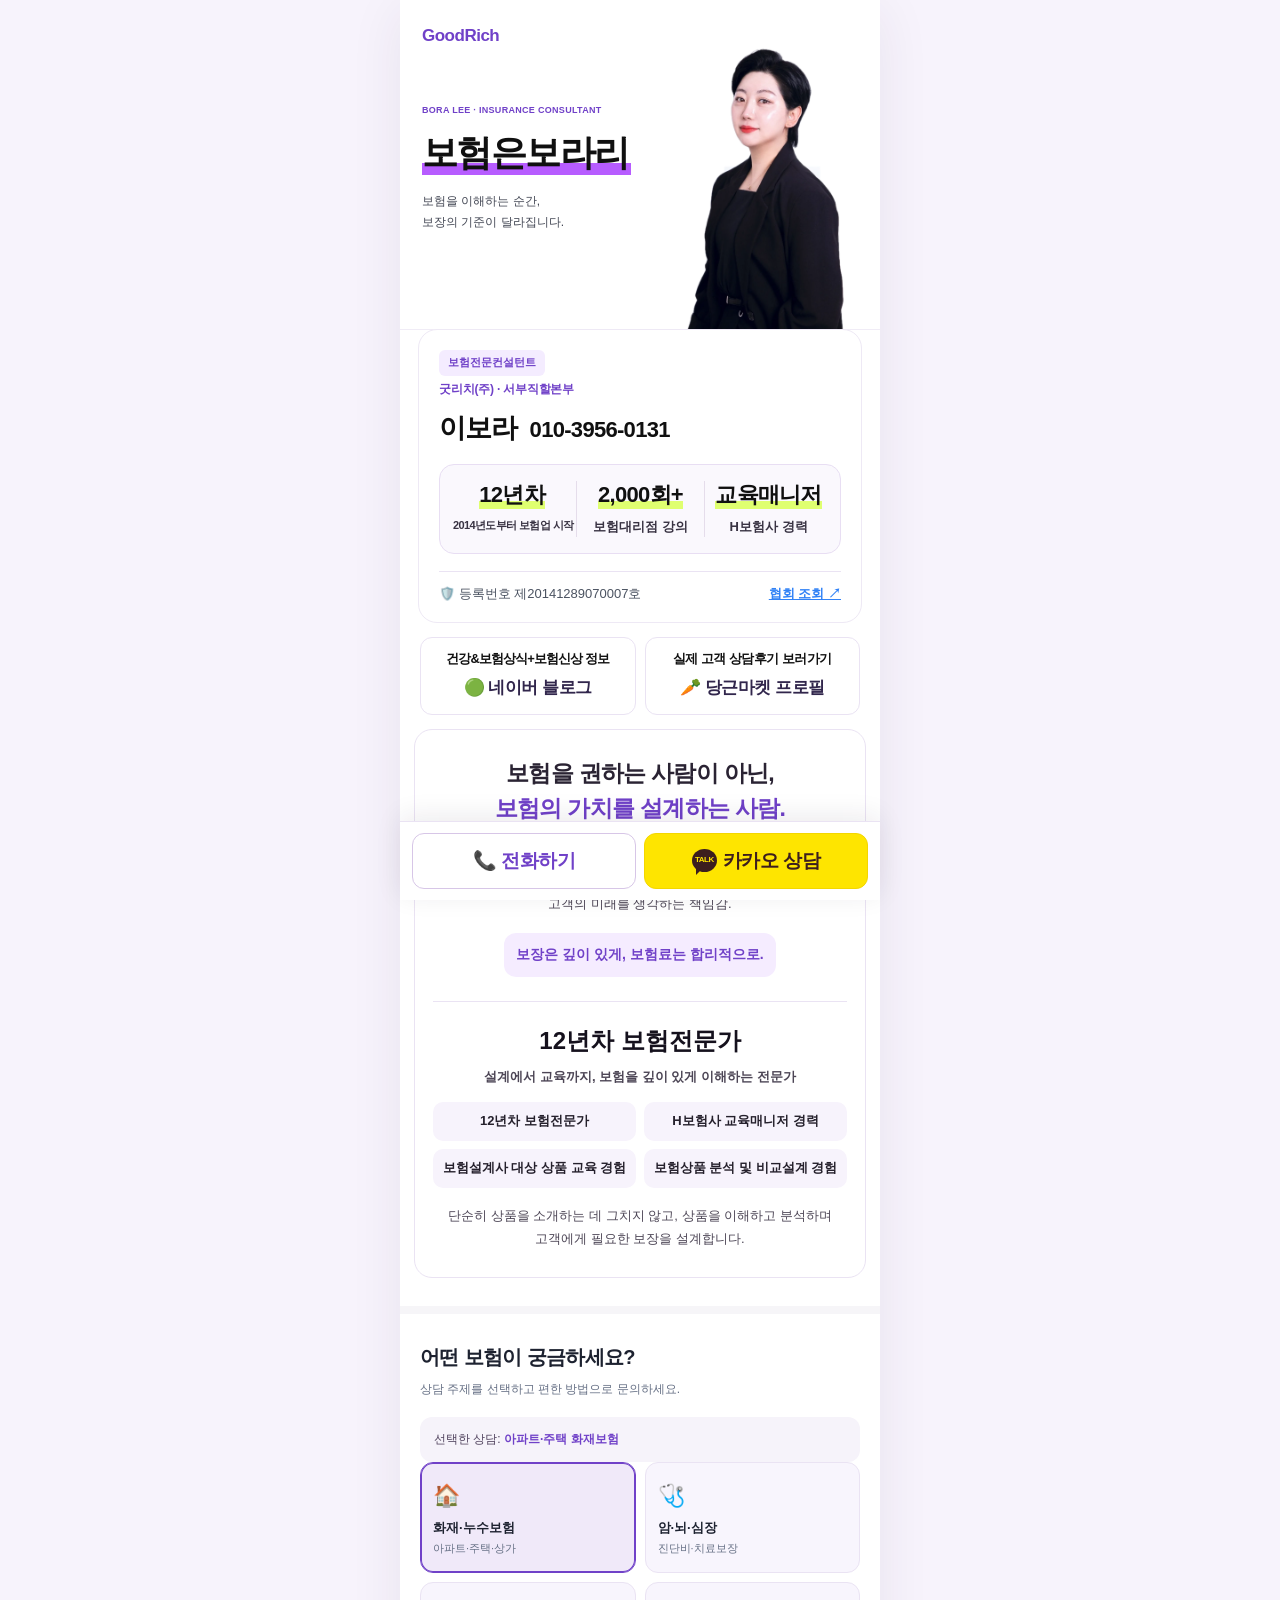
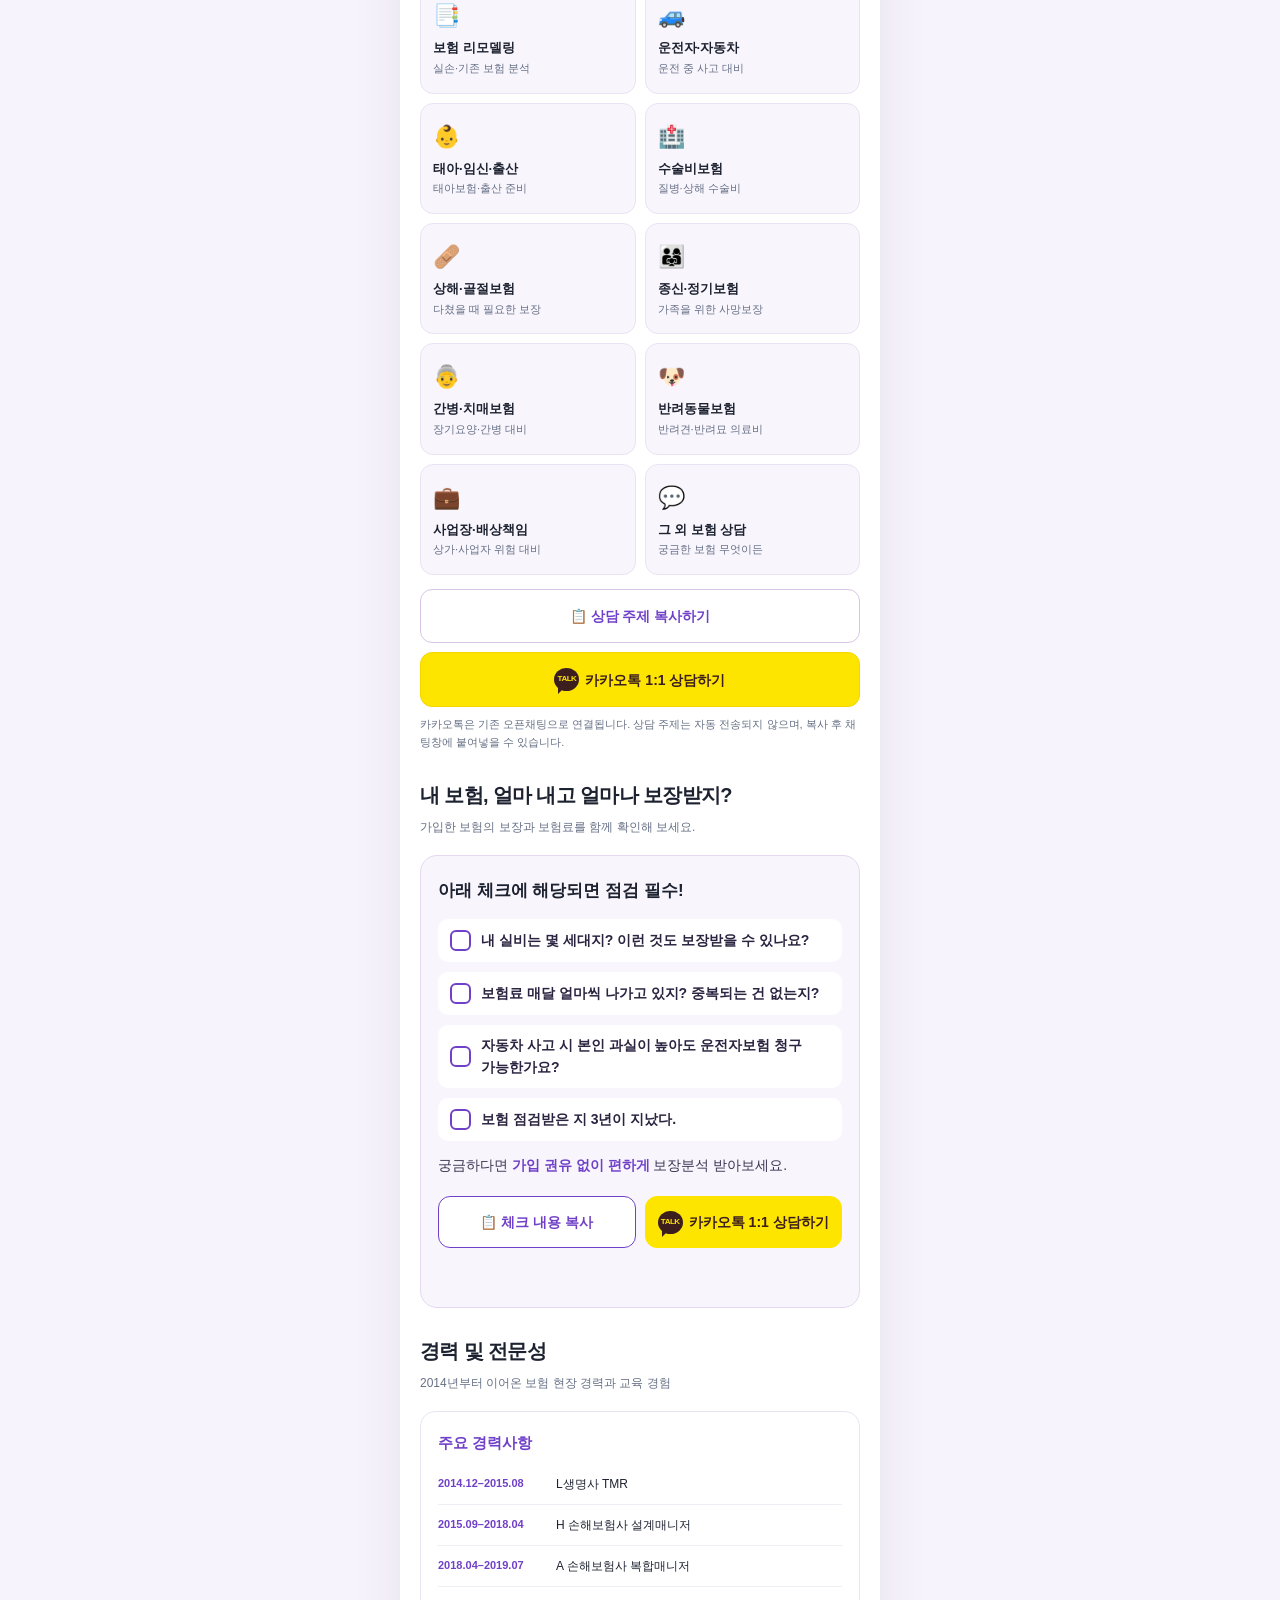
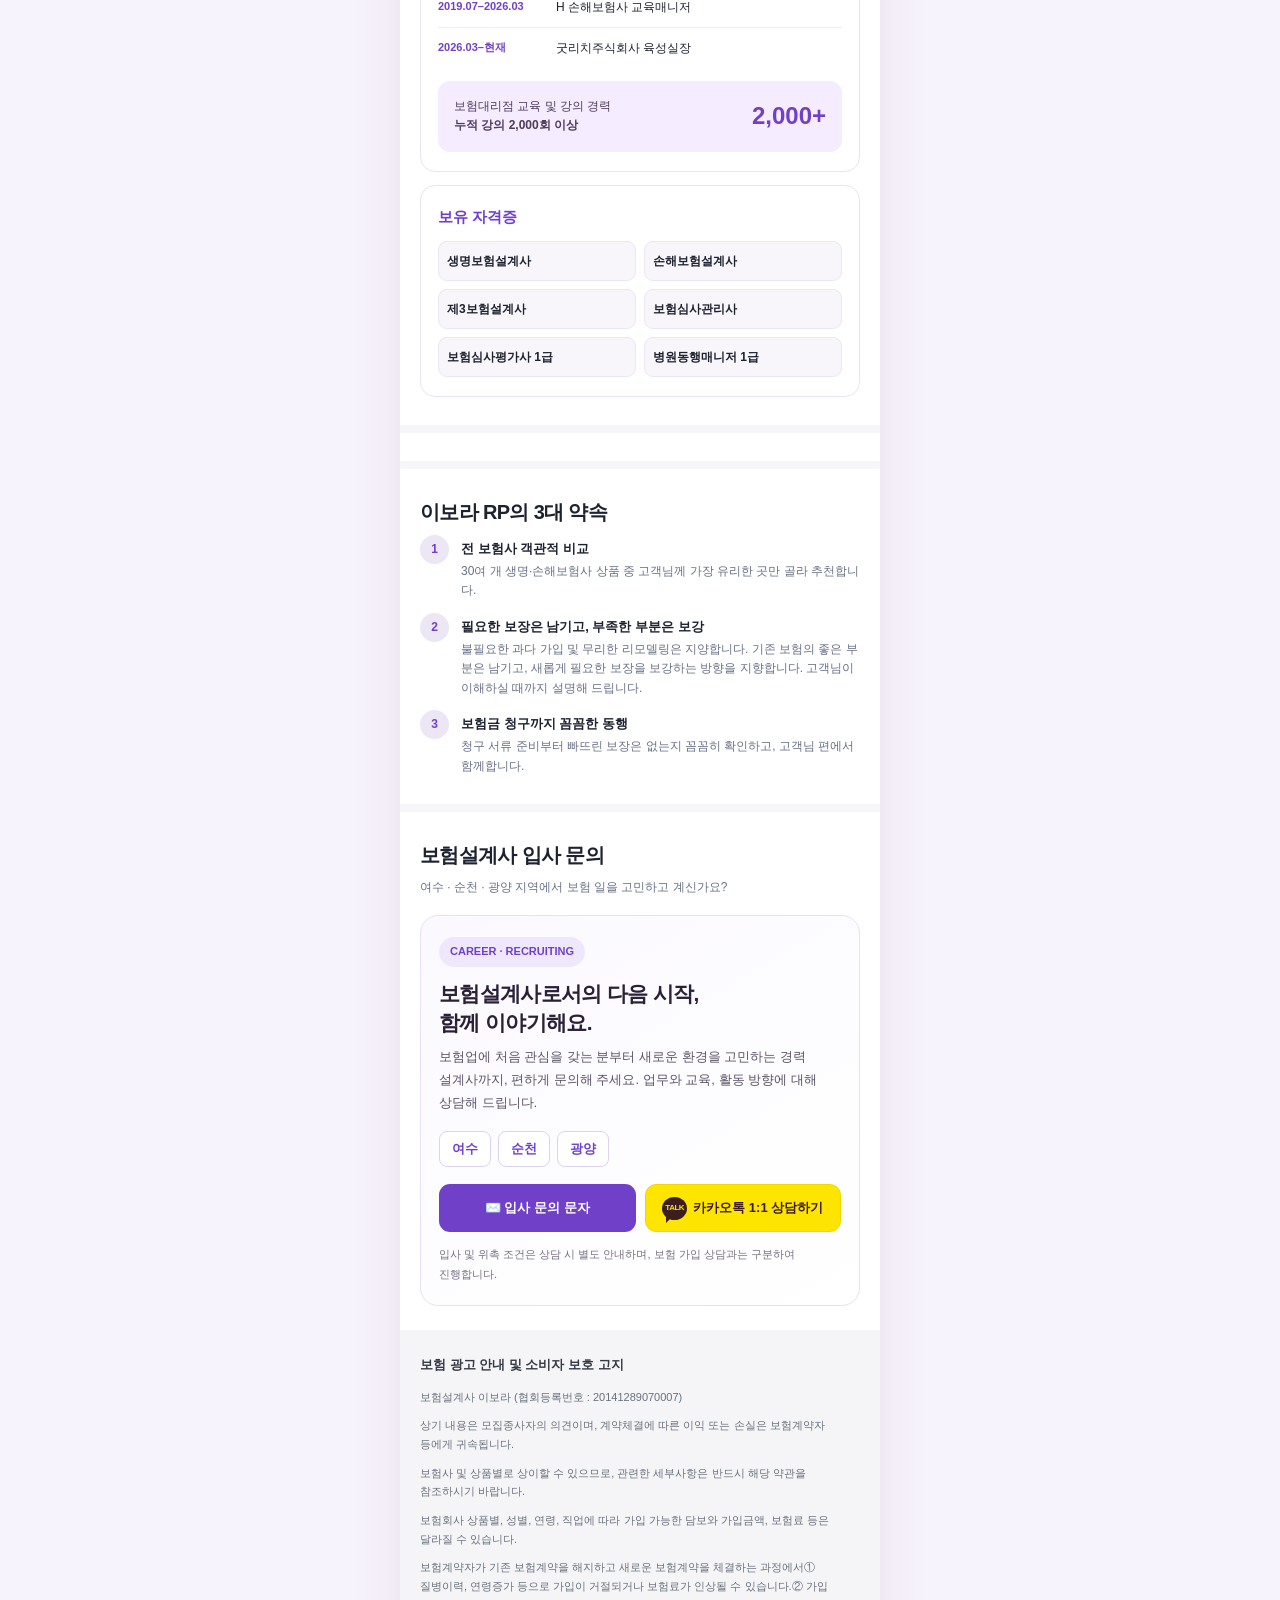
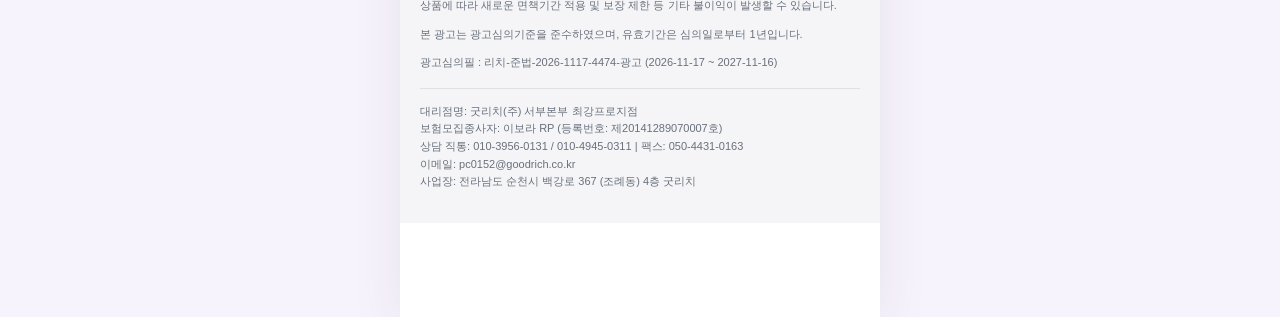
==== index.html @ 1ca627e6 "카톡·블로그 링크 미리보기 og:image 추가 (og-image.jpg 1200x630)" ====
<!DOCTYPE html>

<html lang="ko"><head><meta charset="utf-8"/><meta content="width=device-width,initial-scale=1" name="viewport"/><meta content="#7041C8" name="theme-color"/><title>여수·순천·광양 보험전문가 이보라 | 굿리치 보험 컨설팅</title>
<meta name="description" content="여수·순천·광양 보험전문가 이보라 RP(굿리치 서부본부 최강프로지점, 등록번호 제20141289070007호). 12년 경력, 보장분석·실손·암·운전자·화재보험 1:1 상담."/>
<meta name="keywords" content="여수 보험설계사, 순천 보험설계사, 광양 보험설계사, 여수 순천 광양 보험전문가, 굿리치 이보라, 보장분석"/>
<meta property="og:type" content="website"/>
<meta property="og:title" content="여수·순천·광양 보험전문가 이보라 | 굿리치 보험 컨설팅"/>
<meta property="og:description" content="여수·순천·광양 지역 12년 경력 보험 리스크 플래너 이보라 RP. 카카오톡·전화 1:1 맞춤 보장분석 상담."/>
<link rel="canonical" href="https://nangfejange.github.io/"/>
<meta property="og:url" content="https://nangfejange.github.io/"/>
<meta property="og:image" content="https://nangfejange.github.io/og-image.jpg"/>
<meta property="og:image:secure_url" content="https://nangfejange.github.io/og-image.jpg"/>
<meta property="og:image:type" content="image/jpeg"/>
<meta property="og:image:width" content="1200"/>
<meta property="og:image:height" content="630"/>
<meta property="og:image:alt" content="여수·순천·광양 보험전문가 이보라 RP - 굿리치 보험 컨설팅"/>
<meta name="twitter:card" content="summary_large_image"/>
<meta name="twitter:image" content="https://nangfejange.github.io/og-image.jpg"/>
<meta name="twitter:title" content="여수·순천·광양 보험전문가 이보라 | 굿리치 보험 컨설팅"/>
<meta name="twitter:description" content="여수·순천·광양 지역 12년 경력 보험 리스크 플래너 이보라 RP. 카카오톡·전화 1:1 맞춤 보장분석 상담."/>
<script type="application/ld+json">
{
  "@context": "https://schema.org",
  "@type": "InsuranceAgency",
  "name": "이보라 | 굿리치 보험 컨설팅",
  "description": "여수·순천·광양 지역 12년 경력 보험 리스크 플래너(RP) 이보라. 보장분석, 암·실손·운전자·화재보험 1:1 맞춤 상담",
  "telephone": "+82-10-3956-0131",
  "email": "pc0152@goodrich.co.kr",
  "areaServed": ["여수시", "순천시", "광양시", "전라남도"],
  "address": {
    "@type": "PostalAddress",
    "streetAddress": "백강로 367 조례동 4층 굿리치",
    "addressLocality": "순천시",
    "addressRegion": "전라남도",
    "addressCountry": "KR"
  },
  "sameAs": ["https://blog.naver.com/boralee_insu_"]
}
</script><style>
:root{--purple:#5A2D82;--blue:#3182F6;--white:#fff;--ink:#1d2230;--muted:#667085;--line:#e8e5ed;--soft:#f8f6fb}*{box-sizing:border-box}html{scroll-behavior:smooth}body{margin:0;background:#eeeaf3;color:var(--ink);font-family:Pretendard,'Noto Sans KR',-apple-system,BlinkMacSystemFont,'Segoe UI',sans-serif;line-height:1.6}button,a{font:inherit}a{text-decoration:none;color:inherit}button{cursor:pointer}.shell{max-width:480px;margin:auto;background:var(--white);min-height:100vh;padding-bottom:94px;box-shadow:0 10px 50px #32224414}.top{background:var(--purple);color:white;padding:24px 24px 30px}.brand{display:flex;align-items:center;justify-content:space-between;gap:10px;font-size:12px}.brand strong{font-size:17px;letter-spacing:-.5px}.brand span{opacity:.85;text-align:right}.eyebrow{font-size:12px;letter-spacing:1.3px;font-weight:800;color:#d7c7ec;margin-top:35px}.hero h1{font-size:36px;line-height:1.25;letter-spacing:-1.7px;margin:9px 0 12px}.hero p{font-size:14px;opacity:.9;margin:0;word-break:keep-all}.profile{background:white;border-radius:19px;margin:-15px 18px 0;position:relative;padding:22px;border:1px solid var(--line);box-shadow:0 9px 25px #3a20500f}.tag{display:inline-block;color:var(--purple);background:#f0eaf7;border-radius:6px;padding:4px 9px;font-size:11px;font-weight:800}.profile h2{font-size:25px;letter-spacing:-1px;margin:9px 0 0}.profile small{display:block;color:var(--muted);font-size:12px;margin:3px 0 15px}.reg{border-top:1px solid var(--line);padding-top:12px;font-size:12px;color:#4b5361;display:flex;justify-content:space-between;gap:10px;align-items:center}.reg a{color:var(--blue);font-weight:800;text-decoration:underline;white-space:nowrap}.content{padding:27px 20px 0}.section-title{font-size:19px;letter-spacing:-.65px;margin:0 0 7px}.section-sub{color:var(--muted);font-size:12px;margin:0 0 18px}.consult-grid{display:grid;grid-template-columns:1fr 1fr;gap:9px}.consult{background:var(--soft);border:1.5px solid var(--line);border-radius:13px;padding:15px 12px;text-align:left;min-height:96px;color:var(--ink)}.consult[aria-pressed=true]{background:#f0e9f9;border-color:var(--purple);box-shadow:inset 0 0 0 1px var(--purple)}.consult .ico{font-size:22px;display:block;margin-bottom:6px}.consult strong{display:block;font-size:13px;line-height:1.35}.consult small{display:block;font-size:11px;color:var(--muted);margin-top:3px}.selected{margin-top:12px;border-radius:12px;background:#f6f3fa;padding:13px 14px;font-size:12px;color:#51435e}.selected b{color:var(--purple)}.actions{display:grid;gap:9px;margin-top:14px}.btn{display:flex;justify-content:center;align-items:center;gap:7px;border-radius:12px;padding:15px 12px;min-height:49px;font-size:14px;font-weight:800;text-align:center;border:1px solid transparent}.btn.primary{background:var(--purple);color:white}.btn.outline{background:white;color:var(--purple);border-color:#d7c6e7}.btn.blue{background:var(--blue);color:white}.twocol{display:grid;grid-template-columns:1fr 1fr;gap:9px}.note{font-size:11px;color:var(--muted);margin:9px 0 0}.divider{border-top:8px solid #f6f5f8;margin-top:28px}.service{display:grid;grid-template-columns:1fr 1fr;gap:10px}.service article{border:1px solid var(--line);border-radius:13px;padding:15px 13px}.service strong{display:block;font-size:13px}.service p{font-size:11px;color:var(--muted);margin:4px 0 0}.steps{display:grid;gap:12px}.step{display:flex;gap:12px}.number{background:#ede6f5;color:var(--purple);font-size:12px;font-weight:800;border-radius:50%;width:29px;height:29px;display:grid;place-items:center;flex-shrink:0}.step strong{font-size:13px}.step p{font-size:12px;color:var(--muted);margin:2px 0 0}.channels{display:grid;grid-template-columns:1fr 1fr;gap:9px}.channel{border:1px solid var(--line);border-radius:12px;padding:15px 11px;font-weight:800;font-size:12px}.channel small{display:block;color:var(--muted);font-weight:400;margin-top:3px}.form-panel{background:var(--soft);border:1px solid #e5d9f0;border-radius:17px;padding:21px 17px}.form-panel h3{font-size:17px;margin:0 0 7px}.form-panel p{font-size:12px;color:var(--muted);margin:0 0 14px}.legal{background:#f5f5f7;padding:25px 20px 32px;font-size:11px;color:#68707c}.legal h3{color:#343a46;font-size:13px;margin:0 0 12px}.legal p{margin:0 0 10px}.details{border-top:1px solid #dce0e5;margin-top:16px;padding-top:14px;overflow-wrap:anywhere}.sticky{position:fixed;bottom:0;left:50%;transform:translateX(-50%);max-width:480px;width:100%;display:grid;grid-template-columns:1fr 1fr;gap:9px;background:#fff;padding:11px 18px calc(11px + env(safe-area-inset-bottom));border-top:1px solid var(--line);box-shadow:0 -5px 25px #20162b15;z-index:3}.sticky a{font-size:13px;min-height:45px;padding:10px}button:focus-visible,a:focus-visible{outline:3px solid var(--blue);outline-offset:3px}@media(max-width:360px){.hero h1{font-size:31px}.profile{padding:18px}.content{padding-left:16px;padding-right:16px}}

.hero h1{font-size:clamp(29px,8vw,39px);white-space:nowrap;letter-spacing:-1.8px;word-break:keep-all}.hero{padding-bottom:4px}.profile h2{margin-bottom:15px}.career-card{background:#fff;border:1px solid var(--line);border-radius:15px;padding:19px 17px;margin-top:13px}.career-list{list-style:none;padding:0;margin:0}.career-list li{display:grid;grid-template-columns:108px 1fr;gap:10px;padding:11px 0;border-bottom:1px solid #f0edf4;font-size:12px;line-height:1.5}.career-list li:last-child{border-bottom:0}.career-date{font-weight:800;color:var(--purple);font-size:11px}.credential-grid{display:grid;grid-template-columns:1fr 1fr;gap:8px}.credential{background:#f8f6fb;border:1px solid #ece6f2;padding:10px 8px;border-radius:9px;font-size:12px;font-weight:700;line-height:1.5}.lecture-stat{display:flex;align-items:center;justify-content:space-between;background:#f2ebf9;border-radius:12px;padding:16px;margin:13px 0 0;gap:12px}.lecture-stat strong{font-size:24px;color:var(--purple);white-space:nowrap}.lecture-stat span{font-size:12px;color:#4b3b5c}.photo-note{font-size:11px;color:var(--muted);margin-top:9px}@media(max-width:360px){.career-list li{grid-template-columns:93px 1fr}.hero h1{font-size:29px}}

.legal .approval-pending{font-size:12px;font-weight:800;color:#5A2D82;background:#ebe4f4;border-radius:8px;padding:11px 12px;margin:12px 0}.legal p{word-break:keep-all;line-height:1.7}

/* V14: 검정 헤드라인 + 손으로 그은 듯한 로열 바이올렛 형광펜 */
.top{background:#FFFFFF;color:#181818;}
.hero h1{color:#181818;position:relative;display:table;isolation:isolate;font-weight:900;line-height:1.3;padding:0 3px 3px 0;}
.hero h1::after{content:"";position:absolute;z-index:-1;left:-1%;right:-2%;height:.31em;bottom:.16em;background:#B69AFF;opacity:.96;transform:rotate(-1.1deg);border-radius:45% 7px 35% 6px;clip-path:polygon(0 22%,5% 8%,22% 17%,45% 2%,65% 15%,86% 5%,100% 24%,99% 91%,77% 85%,53% 100%,31% 85%,9% 96%,0 78%);}
.hero p{color:#41404A;opacity:1;}
.eyebrow{color:#7041C8;}
.brand strong{color:#7041C8;}
/* V22: 상단 바로가기 버튼 */
.quick-channels{padding-top:14px!important;padding-bottom:14px!important;}
.quick-channels .channels{grid-template-columns:1fr 1fr;gap:10px;}
.quick-channels .channel{display:flex;flex-direction:column;justify-content:center;align-items:center;text-align:center;min-height:76px;padding:14px 7px;font-size:16px;font-weight:850;line-height:1.4;}
.quick-channels .channel small{font-size:12px;margin-top:5px;text-align:center;}

/* V26: 프로필 정보 가독성 및 강조 */
.profile h2{display:flex;flex-wrap:wrap;align-items:baseline;gap:7px 12px;font-size:clamp(24px,5.7vw,29px);line-height:1.3;margin:11px 0 6px;color:#101010}
.profile-phone{font-size:clamp(15px,3.8vw,19px);font-weight:800;letter-spacing:-.6px;color:#101010;white-space:nowrap}
.profile-org{font-size:14px;font-weight:750}
.profile .proof-strip{margin:18px 0 17px;padding:16px 8px;border:1px solid #e8def3;border-radius:15px;background:#faf8fd;display:grid;grid-template-columns:repeat(3,minmax(0,1fr));gap:0;text-align:center}
.profile .proof-strip>div{padding:0 5px;min-width:0}
.profile .proof-strip>div+div{border-left:1px solid #e5ddeb}
.profile .proof-strip strong{display:table;margin:0 auto 8px;font-size:clamp(17px,4.3vw,22px);font-weight:900;line-height:1.3;letter-spacing:-.7px;color:#101010;white-space:nowrap;position:relative;isolation:isolate}
.profile .proof-strip .marker-line:after{content:'';position:absolute;z-index:-1;left:0;right:0;bottom:.06em;height:.36em;background:#DFFF70;border-radius:0}
.profile .proof-strip small{display:block;font-size:clamp(11px,2.8vw,13px);font-weight:650;color:#393343;line-height:1.45;word-break:keep-all;margin:0}
.profile .reg{font-size:clamp(11px,2.9vw,13px)}
@media(max-width:370px){.profile .proof-strip{padding:14px 4px}.profile .proof-strip>div{padding:0 3px}.profile .proof-strip strong{font-size:16px}}

/* V27: 프로필 이름·전화번호 동등한 크기, 하단 상담 버튼 가독성 */
.profile h2{display:flex;align-items:baseline;flex-wrap:wrap;column-gap:12px;row-gap:2px;font-size:clamp(21px,5.3vw,27px);line-height:1.35;letter-spacing:-.8px}
.profile h2 .profile-phone{font-size:inherit;font-weight:inherit;letter-spacing:-.8px;line-height:inherit;white-space:nowrap}
.sticky{gap:8px;padding-left:12px;padding-right:12px}
.sticky a.btn{font-size:clamp(16px,4.2vw,19px);font-weight:900;min-height:56px;padding:12px 4px;gap:3px;letter-spacing:-.5px;white-space:nowrap}

/* V30: 채널 버튼 내부 텍스트 순서 변경 및 전화번호 터치 영역 */
.quick-channels .channel{display:flex;flex-direction:column;align-items:center;justify-content:center;text-align:center;gap:6px;min-height:83px;padding:12px 5px;line-height:1.35}
.quick-channels .channel-desc{font-size:clamp(10px,2.6vw,12px);font-weight:500;color:#636078;letter-spacing:-.5px;word-break:keep-all}
.quick-channels .channel-title{font-size:clamp(13px,3.5vw,16px);font-weight:850;color:#171327;white-space:nowrap;letter-spacing:-.6px}
.profile-phone{display:inline-flex;align-items:center;min-height:40px;text-decoration:none;cursor:pointer;touch-action:manipulation}

/* V31: 콘텐츠를 먼저 보여주는 채널 버튼 정보 위계 */
.quick-channels .channel{min-height:98px;padding:14px 8px;gap:8px;}
.quick-channels .channel-desc{font-size:clamp(14px,3.6vw,17px);font-weight:850;color:#171327;letter-spacing:-.65px;line-height:1.35;word-break:keep-all;overflow-wrap:anywhere;}
.quick-channels .channel-title{font-size:clamp(11px,2.9vw,13px);font-weight:600;color:#716A83;letter-spacing:-.35px;white-space:normal;line-height:1.35;}

/* V33: 링크 카드 위로 이동, 핵심 콘텐츠는 한 줄 검정, 채널명은 작은 회색 */
.quick-channels{padding-top:12px;padding-bottom:12px}
.quick-channels .channels{grid-template-columns:repeat(2,minmax(0,1fr));gap:9px}
.quick-channels .channel{min-width:0;min-height:78px;padding:12px 3px;gap:8px;display:flex;flex-direction:column;align-items:center;justify-content:center;text-align:center}
.quick-channels .channel-desc{display:block;width:100%;white-space:nowrap;word-break:keep-all;letter-spacing:-.9px;font-size:clamp(9px,2.5vw,13px);font-weight:850;color:#111111;line-height:1.3}
.quick-channels .channel-title{display:block;white-space:nowrap;font-size:clamp(11px,3vw,14px);font-weight:550;color:#777780;letter-spacing:-.5px;line-height:1.3}
/* V34: 첫 번째 경력 항목 설명을 한 줄로 유지 */
.proof-strip > div:first-child small{white-space:nowrap;font-size:clamp(8px,2.1vw,11px);letter-spacing:-.055em;}

/* V36: 프로필 오른쪽 빈 공간에 바로 상담 버튼 배치 */
.profile-topline{display:flex;align-items:center;justify-content:space-between;gap:8px;flex-wrap:wrap}
.profile-shortcuts{display:flex;align-items:center;gap:6px;margin-left:auto}
.profile-shortcuts a{display:inline-flex;align-items:center;justify-content:center;min-height:36px;padding:7px 10px;border-radius:10px;font-size:12px;font-weight:850;text-decoration:none;white-space:nowrap;letter-spacing:-.45px;transition:background .15s}
.profile-shortcuts a:first-child{background:#f4edff;border:1px solid #d9c5fa;color:#6333bc}
.profile-shortcuts a:last-child{background:#7041c8;border:1px solid #7041c8;color:#fff}
.profile-shortcuts a:focus-visible{outline:3px solid #3182f6;outline-offset:2px}
@media(max-width:375px){.profile-shortcuts a{font-size:11px;padding:6px 7px;min-height:34px}.profile-topline .tag{font-size:10px;padding:4px 6px}.profile-shortcuts{gap:4px}}

/* V37: KakaoTalk brand-color contact buttons */
a.kakao-yellow,.btn.primary.kakao-yellow,.sticky .kakao-yellow,.profile .kakao-yellow,.recruit-actions .kakao-yellow{background:#FEE500!important;color:#3C1E1E!important;border:1px solid #F3D600!important;box-shadow:none!important;font-weight:800!important;display:inline-flex;align-items:center;justify-content:center;gap:6px;text-decoration:none}
.kakao-talk-icon{display:inline-flex;align-items:center;justify-content:center;flex:0 0 auto;width:25px;height:23px;border-radius:50%;background:#3C1E1E;color:#FEE500;font-size:8px;font-weight:900;letter-spacing:-.5px;position:relative}
.kakao-talk-icon:after{content:"";position:absolute;bottom:-3px;left:4px;border-top:6px solid #3C1E1E;border-right:6px solid transparent}
.review-section{padding-top:22px;padding-bottom:24px}.review-heading{display:flex;justify-content:space-between;align-items:center;gap:12px;margin-bottom:14px}.review-heading .section-title{margin:0}.review-heading .section-sub{margin:5px 0 0}.review-add{background:#7041C8;color:white;border:0;border-radius:10px;padding:12px 14px;font-size:14px;font-weight:800;cursor:pointer;white-space:nowrap}.review-card{border:1px solid #e7dff4;border-radius:14px;background:white;padding:15px;margin:10px 0}.review-card-top{display:flex;justify-content:space-between;align-items:center;gap:8px}.review-name{font-weight:800;font-size:15px}.review-date{font-size:12px;color:#888}.review-stars{color:#FFB400;letter-spacing:1px;margin:7px 0}.review-content{font-size:14px;line-height:1.65;white-space:pre-wrap;overflow-wrap:anywhere}.review-delete{border:1px solid #e5ddeb;border-radius:7px;background:white;color:#8b667b;font-size:12px;padding:6px 8px;cursor:pointer}.review-editor{background:#f8f5fd;border-radius:14px;padding:14px;margin-top:12px}.review-editor[hidden]{display:none}.review-editor label{display:block;font-size:13px;font-weight:700;margin-bottom:10px}.review-editor input,.review-editor textarea{display:block;width:100%;box-sizing:border-box;border:1px solid #dcd2ec;border-radius:9px;padding:10px;font:inherit;margin-top:5px;background:white}.review-actions{display:flex;gap:8px}.review-actions button{border:1px solid #7041C8;border-radius:9px;background:#7041C8;color:white;padding:10px 16px;font-weight:700}.review-actions button+button{background:white;color:#7041C8}.review-footnote{font-size:11px;color:#888;line-height:1.5;margin-top:12px}.review-empty{color:#777;font-size:13px;padding:16px;border:1px dashed #dcd2ec;border-radius:12px}
@media(max-width:400px){.review-heading{align-items:flex-start}.review-add{font-size:12px;padding:10px}.kakao-talk-icon{width:22px;height:20px}}
</style><style>
.top{padding:20px 22px 28px;background:#5A2D82}.brand strong{font-size:16px}.brand span{font-size:11px}.eyebrow{margin-top:25px;color:#E5D9F1}.hero h1{font-size:clamp(31px,9vw,40px);white-space:nowrap;letter-spacing:-1.7px}.hero p{font-size:14px;font-weight:500;line-height:1.65}.portrait-wrap{margin:0;background:#f7f5fa;height:295px;overflow:hidden;display:flex;justify-content:center;align-items:flex-start}.portrait{display:block;width:100%;height:100%;object-fit:cover;object-position:center 22%}.profile{margin:-18px 18px 0;z-index:1;text-align:left;padding:20px 20px 17px}.profile h2{margin:7px 0 3px}.profile-intro{font-size:12px;color:#596070;margin:4px 0 17px;line-height:1.7;word-break:keep-all}.proof-strip{margin:14px 18px 0;display:grid;grid-template-columns:repeat(3,1fr);border:1px solid #e8e5ed;border-radius:14px;background:#fbf9fd;padding:14px 7px;text-align:center}.proof-strip>div{padding:0 3px}.proof-strip>div+div{border-left:1px solid #e8e5ed}.proof-strip strong{display:block;color:#5A2D82;font-size:14px;letter-spacing:-.4px}.proof-strip small{display:block;font-size:10px;color:#667085;margin-top:3px;word-break:keep-all}.section-title{font-size:20px}.legal{margin-top:24px}@media(max-width:380px){.portrait-wrap{height:260px}.proof-strip strong{font-size:12px}.proof-strip small{font-size:9px}}
</style><style>
:root{--purple:#7041C8;--soft:#FAF7FF;--line:#EDE5F7}
body{background:#F7F3FC}
.top{position:relative;min-height:326px;overflow:hidden;padding:22px 22px 0;background:#7041C8}
.brand{position:relative;z-index:3}
.hero{position:relative;z-index:2;width:61%;padding-top:55px;padding-bottom:45px}
.eyebrow{margin-top:0;font-size:10px;letter-spacing:.6px;color:#F3EAFE}
.hero h1{font-size:clamp(25px,6.7vw,34px);letter-spacing:-1.5px;margin-top:14px;white-space:nowrap}
.hero p{font-size:12px;line-height:1.65;max-width:190px;opacity:1;word-break:keep-all}
.portrait-wrap{position:absolute;z-index:1;right:-10px;bottom:0;width:59%;height:270px;background:transparent;display:flex;align-items:flex-end;justify-content:flex-end;overflow:hidden}
.portrait{width:100%;height:100%;object-fit:contain;object-position:bottom right;filter:none}
.profile{margin:-12px 18px 0}
.tag{background:#F4ECFF;color:#7041C8}
.proof-strip strong{color:#7041C8}
.lecture-stat{background:#F5EDFF}
.career-date{color:#7041C8}
@media(max-width:380px){.top{min-height:300px}.hero{padding-top:50px;width:64%}.portrait-wrap{height:248px;width:59%;right:-15px}.hero h1{font-size:26px}.hero p{font-size:11px}}

.profile-org{font-size:12px;font-weight:600;color:#7041C8;margin:3px 0 10px;letter-spacing:-.2px}
.profile h2{margin-bottom:0}
</style><style id="v8-white-hero">
/* White editorial hero: true half-width portrait, no floating photo panel */
.top{background:#FFFFFF!important;color:#20212A!important;min-height:330px!important;padding:22px 22px 0!important;border-bottom:1px solid #F0ECF6}
.brand{color:#7041C8!important}
.brand strong{font-size:17px!important}
.hero{width:51%!important;padding-top:64px!important;padding-bottom:50px!important;z-index:2}
.eyebrow{color:#7041C8!important;font-size:9px!important;letter-spacing:.3px!important;font-weight:800}
.hero h1{color:#7041C8!important;font-size:clamp(22px,5.8vw,29px)!important;letter-spacing:-1.4px!important;margin:12px 0 12px!important;white-space:nowrap}
.hero p{color:#424653!important;opacity:1!important;font-size:12px!important;line-height:1.75!important;max-width:175px!important}
.portrait-wrap{position:absolute!important;right:0!important;top:0!important;bottom:0!important;width:50%!important;height:100%!important;margin:0!important;border-radius:0!important;background:#FFFFFF!important;z-index:1!important;overflow:hidden!important;display:block!important}
.portrait{width:100%!important;height:100%!important;object-fit:cover!important;object-position:50% 27%!important;filter:none!important;display:block!important}
.profile{margin:-1px 18px 0!important;box-shadow:none!important;border-color:#EEE9F5!important}
@media(max-width:380px){.top{min-height:305px!important}.hero{padding-top:60px!important;width:51%!important}.hero h1{font-size:clamp(21px,6vw,25px)!important}.hero p{font-size:11px!important}}
</style><style>
:root{--purple:#7041C8;--soft:#F8F5FD;--line:#EAE3F3}
.top{background:#fff;color:#22202A}
.hero h1{font-size:clamp(35px,9.5vw,48px)!important;font-weight:900;letter-spacing:-2.4px;white-space:nowrap}
.hero p{color:#645B70;opacity:1}
.eyebrow{color:#7041C8}
.brand strong{color:#7041C8}
.brand-message{margin:0 20px 22px;padding:24px 20px;border-radius:16px;background:#F8F5FD;border:1px solid #EAE3F3;word-break:keep-all}
.brand-message .lead{font-size:22px;line-height:1.5;font-weight:850;letter-spacing:-.7px;color:#2A2333;margin:0 0 17px}
.brand-message .lead em{font-style:normal;color:#7041C8}
.brand-message p{font-size:13px;color:#4D4656;line-height:1.85;margin:0 0 13px}
.brand-message .closing{font-size:14px;font-weight:800;color:#7041C8;margin:0}
.consult{min-height:102px}
.consult:focus-visible{outline:3px solid #3182F6;outline-offset:2px}
@media(max-width:360px){.hero h1{font-size:34px!important;letter-spacing:-2px}.brand-message .lead{font-size:20px}}
</style><style>
/* V11: actual portrait cutout and readable insurance-check questions */
.top{background:#fff!important}
.portrait-wrap{background:transparent!important}
.portrait{object-fit:contain!important;object-position:bottom right!important}
.check-questions{list-style:none;padding:0;margin:15px 0 13px;text-align:left;display:grid;gap:10px}
.check-questions li{position:relative;padding:9px 8px 9px 34px;border-radius:10px;background:#fff;color:#2b2440;font-size:14px;font-weight:650;word-break:keep-all}
.check-questions li:before{content:'✓';position:absolute;left:10px;top:9px;color:#7041C8;font-weight:900}
.check-invite{margin:13px 0 18px!important;font-size:14px!important;color:#3e3451!important;line-height:1.7!important}
.check-invite strong{color:#7041C8}
</style><style id="recruit-v12">
.recruit-panel{border:1px solid #E9E0F6;background:linear-gradient(150deg,#FBF9FF,#fff);border-radius:18px;padding:21px 18px}
.recruit-label{display:inline-block;font-size:11px;font-weight:800;color:#7041C8;background:#EFE8FC;border-radius:20px;padding:6px 11px;margin-bottom:12px}
.recruit-panel h3{font-size:21px;line-height:1.4;letter-spacing:-.65px;margin:0 0 9px;color:#2A2037;word-break:keep-all}
.recruit-panel p{font-size:13px;line-height:1.75;color:#5B5365;margin:0 0 16px;word-break:keep-all}
.recruit-areas{display:flex;gap:7px;flex-wrap:wrap;margin:0 0 17px}
.recruit-areas span{background:white;border:1px solid #DED2F1;border-radius:8px;padding:7px 12px;color:#7041C8;font-weight:750;font-size:13px}
.recruit-actions{display:grid;grid-template-columns:1fr 1fr;gap:9px}
.recruit-actions a{min-height:48px;display:flex;align-items:center;justify-content:center;text-align:center;text-decoration:none;border-radius:11px;font-size:13px;font-weight:800;padding:10px 7px}
.recruit-actions .primary-link{background:#7041C8;color:white}
.recruit-actions .secondary-link{background:white;border:1px solid #7041C8;color:#7041C8}
.recruit-note{font-size:11px!important;color:#777080!important;margin:13px 0 0!important}
</style><style id="v15-straight-neon-marker">
/* Black headline with one straight fluorescent violet highlighter stroke. */
.hero h1{color:#101010!important;position:relative!important;display:inline-block!important;isolation:isolate!important;z-index:2!important;background:none!important;text-shadow:none!important;line-height:1.3!important;}
.hero h1::before{content:""!important;position:absolute!important;left:0!important;right:0!important;bottom:0.12em!important;height:0.34em!important;background:#B75CFF!important;border-radius:0!important;transform:none!important;clip-path:none!important;z-index:-1!important;opacity:1!important;}
</style><style id="v16-remove-handdrawn-marker">
/* Remove the older hand-drawn pale lavender stroke; keep only the straight neon violet highlight. */
.hero h1::after{content:none!important;display:none!important;background:none!important;}
.hero h1{color:#101010!important;}
</style><style>
/* V32: 채널명도 모바일에서 선명하게 확대 */
.quick-channels .channel-title{font-size:clamp(14px,3.6vw,17px);font-weight:800;color:#31264C;letter-spacing:-.45px;line-height:1.4;}
</style><style>
/* V38: interactive insurance checklist and two-column actions */
.check-questions li{padding:0!important;overflow:hidden}
.check-questions li::before{content:none!important;display:none!important}
.insurance-check-label{display:flex;align-items:center;gap:10px;min-height:43px;padding:10px 12px;cursor:pointer;line-height:1.55}
.insurance-check{appearance:none;-webkit-appearance:none;flex:0 0 21px;width:21px;height:21px;border:2px solid #7041C8;border-radius:6px;background:#fff;margin:0;display:grid;place-items:center;cursor:pointer}
.insurance-check:checked{background:#7041C8}
.insurance-check:checked::after{content:'✓';font-size:15px;font-weight:900;color:white;line-height:1}
.insurance-check:focus-visible{outline:3px solid #9b75ec;outline-offset:2px}
.insurance-check-label span{flex:1;min-width:0}
.insurance-check-actions{display:grid;grid-template-columns:1fr 1fr;gap:9px;align-items:stretch;margin-top:12px}
.insurance-check-actions .btn{display:flex;align-items:center;justify-content:center;text-align:center;min-width:0;width:100%;box-sizing:border-box;min-height:52px;padding:10px 7px!important;font-size:clamp(11px,2.9vw,14px)!important;line-height:1.35!important;font-weight:800;white-space:normal;cursor:pointer;border-radius:12px}
.insurance-check-actions .insurance-copy-btn{background:white;color:#7041C8;border:1.5px solid #7041C8}
.insurance-check-actions .kakao-yellow{background:#FEE500!important;color:#3C1E1E!important;border:1px solid #FEE500!important}
.insurance-copy-status{font-size:12px;color:#7041C8;min-height:17px;margin:7px 0 0!important}
@media(max-width:360px){.insurance-check-actions{gap:6px}.insurance-check-actions .btn{font-size:11px!important;padding:8px 4px!important}.insurance-check-actions .kakao-talk-icon{width:18px;height:17px;font-size:7px}}
</style><style>
/* V39: insurance philosophy and expertise */
.experience-highlight{margin:14px 14px 18px;padding:22px 20px;border:1px solid #e8dafa;border-radius:18px;background:#fff;box-sizing:border-box}
.experience-highlight h2{margin:0 0 8px;font-size:24px;line-height:1.35;color:#15111d;font-weight:900}
.experience-tag{font-weight:800;color:#7041c8;font-size:16px;line-height:1.55;margin:0 0 16px}
.experience-points{display:grid;grid-template-columns:1fr 1fr;gap:9px}
.experience-points span{background:#f7f3fc;border-radius:10px;padding:11px 10px;color:#25202c;font-size:13px;font-weight:700;line-height:1.45}
.experience-foot{margin:15px 0 0;font-size:14px;line-height:1.7;color:#4c4655}
@media(max-width:380px){.experience-points{grid-template-columns:1fr}.experience-highlight{padding:18px 16px}}
</style><style>
/* V40: centered, unified white brand philosophy and career panel */
.brand-message{background:#fff!important;border:1px solid #EAE3F3!important;text-align:center!important;margin:0 14px 22px!important;padding:26px 18px!important;border-radius:18px!important}
.brand-message .lead,.brand-message p{text-align:center!important}
.brand-message .lead{font-size:clamp(19px,5vw,23px)!important;line-height:1.55!important}
.brand-message .closing{display:inline-block!important;margin:4px auto 0!important;background:#F5ECFF!important;padding:9px 12px!important;border-radius:12px!important}
.brand-message .experience-highlight{margin:24px 0 0!important;padding:23px 0 0!important;border:0!important;border-top:1px solid #EAE3F3!important;border-radius:0!important;background:transparent!important;text-align:center!important}
.brand-message .experience-highlight h2,.brand-message .experience-tag,.brand-message .experience-foot{text-align:center!important}
.brand-message .experience-points{grid-template-columns:1fr 1fr!important;gap:8px!important}
.brand-message .experience-points span{text-align:center!important;font-size:clamp(11px,2.9vw,13px)!important;padding:10px 5px!important;word-break:keep-all!important}
.brand-message .experience-foot{font-size:13px!important;line-height:1.75!important;margin:17px 0 0!important}
.quick-channels .channel{text-align:center!important;align-items:center!important}
.quick-channels .channel-desc{text-align:center!important}
.quick-channels .channel-title{text-align:center!important}
.quick-channels a.channel[href*="daangn"] .channel-desc{font-size:clamp(10px,2.8vw,13px)!important;letter-spacing:-.5px!important}
</style><style id="v44-profile-contact-layout">
/* V44: 소속은 직함 바로 아래, 전화 버튼은 연락처 옆에 배치 */
.profile .profile-topline{display:block}
.profile .profile-identity{display:flex;flex-direction:column;align-items:flex-start;gap:5px}
.profile .profile-identity .profile-org{margin:0;font-size:12px;font-weight:650;line-height:1.45}
.profile h2{display:block;margin:12px 0 2px!important}
.profile .profile-contact-row{display:flex;align-items:center;gap:9px;flex-wrap:wrap;margin-bottom:13px;min-width:0}
.profile .profile-contact-row .profile-phone{font-size:clamp(19px,5.1vw,24px);font-weight:850;color:#101010;line-height:1.35;min-height:35px;white-space:nowrap}
.profile .profile-call-btn{display:inline-flex;align-items:center;justify-content:center;min-height:35px;padding:6px 11px;background:#f4edff;border:1px solid #d9c5fa;color:#6333bc;border-radius:9px;font-size:12px;font-weight:850;white-space:nowrap}
@media(max-width:360px){.profile .profile-contact-row{gap:6px}.profile .profile-contact-row .profile-phone{font-size:18px}.profile .profile-call-btn{font-size:11px;padding:6px 8px}}
</style><style id="v45-profile-name-inline">
/* V45: 이름과 연락처 한 줄 정렬; 전화하기 버튼만 제거 */
.profile .profile-name-contact{display:flex;align-items:baseline;flex-wrap:wrap;column-gap:12px;row-gap:0;margin:12px 0 13px;min-width:0}
.profile .profile-name-contact h2{display:block;margin:0!important;font-size:clamp(21px,5.3vw,27px);flex-shrink:0}
.profile .profile-name-contact .profile-phone{font-size:clamp(17px,4.3vw,22px);font-weight:800;letter-spacing:-.7px;line-height:1.4;min-height:0;white-space:nowrap;color:#101010}
@media(max-width:360px){.profile .profile-name-contact{column-gap:8px}.profile .profile-name-contact .profile-phone{font-size:16px}}
</style><style id="v48-fold-hero-safe-layout">
/* V48: large-screen Fold and narrow phones: keep headline clear of portrait. */
.top .hero h1{font-size:clamp(27px,7.3vw,36px)!important;letter-spacing:-1.6px!important;max-width:calc(100vw - 44px)}
@media (min-width:420px){.top .hero{padding-top:54px!important}}
@media (max-width:380px){.top .hero h1{font-size:clamp(26px,7.5vw,29px)!important}}
</style></head><body><main class="shell"><header class="top"><div class="brand"><strong>GoodRich</strong></div><div class="hero"><div class="eyebrow">BORA LEE · INSURANCE CONSULTANT</div><h1>보험은보라리</h1><p>보험을 이해하는 순간,<br/>보장의 기준이 달라집니다.</p></div><div class="portrait-wrap"><img alt="이보라 RP 프로필 사진" class="portrait" src="[data-uri]"/></div></header><section aria-label="설계사 정보" class="profile"><div class="profile-topline"><div class="profile-identity"><span class="tag">보험전문컨설턴트</span><div class="profile-org">굿리치(주) · 서부직할본부</div></div></div><div class="profile-name-contact"><h2>이보라</h2><a class="profile-phone" href="tel:01039560131">010-3956-0131</a></div><div class="proof-strip"><div><strong class="marker-line">12년차</strong><small>2014년도부터 보험업 시작</small></div><div><strong class="marker-line">2,000회+</strong><small>보험대리점 강의</small></div><div><strong class="marker-line">교육매니저</strong><small>H보험사 경력</small></div></div><div class="reg"><span>🛡️ 등록번호 제20141289070007호</span><a href="https://www.e-cleanins.or.kr" rel="noopener noreferrer" target="_blank">협회 조회 ↗</a></div></section>
<section class="content quick-channels"><div class="channels"><a class="channel" href="https://blog.naver.com/boralee_insu_/224428427399" rel="noopener noreferrer" target="_blank"><span class="channel-desc">건강&amp;보험상식+보험신상 정보</span><strong class="channel-title">🟢 네이버 블로그</strong></a><a class="channel" href="https://www.daangn.com/kr/local-profile/3a3pqp6upvsa/?referrer=share" rel="noopener noreferrer" target="_blank"><span class="channel-desc">실제 고객 상담후기 보러가기</span><strong class="channel-title">🥕 당근마켓 프로필</strong></a></div></section><section aria-label="보험은보라리 상담 철학 및 12년 경력" class="brand-message"><h2 class="lead">보험을 권하는 사람이 아닌,<br/><em>보험의 가치를 설계하는 사람.</em></h2><p>12년의 경험으로 쌓아온 전문성,<br/>원칙을 지키는 설계,<br/>고객의 미래를 생각하는 책임감.</p><p class="closing">보장은 깊이 있게, 보험료는 합리적으로.</p><section aria-label="보험 설계 및 교육 경력" class="content experience-highlight"><h2>12년차 보험전문가</h2><p class="experience-tag">설계에서 교육까지, 보험을 깊이 있게 이해하는 전문가</p><div class="experience-points"><span>12년차 보험전문가</span><span>H보험사 교육매니저 경력</span><span>보험설계사 대상 상품 교육 경험</span><span>보험상품 분석 및 비교설계 경험</span></div><p class="experience-foot">단순히 상품을 소개하는 데 그치지 않고, 상품을 이해하고 분석하며 고객에게 필요한 보장을 설계합니다.</p></section></section>

<div class="divider"></div><section class="content" id="consult"><h2 class="section-title">어떤 보험이 궁금하세요?</h2><p class="section-sub">상담 주제를 선택하고 편한 방법으로 문의하세요.</p><div aria-live="polite" class="selected" role="status">선택한 상담: <b id="topic">화재·누수보험</b></div><div aria-label="상담 분야" class="consult-grid" role="group"><button aria-pressed="true" class="consult" data-topic="화재·누수보험" type="button"><span class="ico">🏠</span><strong>화재·누수보험</strong><small>아파트·주택·상가</small></button><button aria-pressed="false" class="consult" data-topic="암·뇌·심장 질병보험" type="button"><span class="ico">🩺</span><strong>암·뇌·심장</strong><small>진단비·치료보장</small></button><button aria-pressed="false" class="consult" data-topic="보험 리모델링 및 보장분석" type="button"><span class="ico">📑</span><strong>보험 리모델링</strong><small>실손·기존 보험 분석</small></button><button aria-pressed="false" class="consult" data-topic="운전자·자동차보험" type="button"><span class="ico">🚙</span><strong>운전자·자동차</strong><small>운전 중 사고 대비</small></button><button aria-pressed="false" class="consult" data-topic="태아·임신·출산보험" type="button"><span class="ico">👶</span><strong>태아·임신·출산</strong><small>태아보험·출산 준비</small></button><button aria-pressed="false" class="consult" data-topic="수술비보험" type="button"><span class="ico">🏥</span><strong>수술비보험</strong><small>질병·상해 수술비</small></button><button aria-pressed="false" class="consult" data-topic="상해·골절보험" type="button"><span class="ico">🩹</span><strong>상해·골절보험</strong><small>다쳤을 때 필요한 보장</small></button><button aria-pressed="false" class="consult" data-topic="종신·정기보험" type="button"><span class="ico">👨‍👩‍👧</span><strong>종신·정기보험</strong><small>가족을 위한 사망보장</small></button><button aria-pressed="false" class="consult" data-topic="간병·치매·장기요양보험" type="button"><span class="ico">👵</span><strong>간병·치매보험</strong><small>장기요양·간병 대비</small></button><button aria-pressed="false" class="consult" data-topic="반려동물보험" type="button"><span class="ico">🐶</span><strong>반려동물보험</strong><small>반려견·반려묘 의료비</small></button><button aria-pressed="false" class="consult" data-topic="사업장·배상책임보험" type="button"><span class="ico">💼</span><strong>사업장·배상책임</strong><small>상가·사업자 위험 대비</small></button><button aria-pressed="false" class="consult" data-topic="기타 보험 상담" type="button"><span class="ico">💬</span><strong>그 외 보험 상담</strong><small>궁금한 보험 무엇이든</small></button></div><div class="actions"><button class="btn outline" id="copy" type="button">📋 상담 주제 복사하기</button><a class="btn primary kakao-yellow" href="https://open.kakao.com/o/sDKUjnLi" rel="noopener noreferrer" target="_blank"><span aria-hidden="true" class="kakao-talk-icon">TALK</span> 카카오톡 1:1 상담하기</a></div><p class="note">카카오톡은 기존 오픈채팅으로 연결됩니다. 상담 주제는 자동 전송되지 않으며, 복사 후 채팅창에 붙여넣을 수 있습니다.</p></section><section class="content"><h2 class="section-title">내 보험, 얼마 내고 얼마나 보장받지?</h2><p class="section-sub">가입한 보험의 보장과 보험료를 함께 확인해 보세요.</p><div class="form-panel"><h3>아래 체크에 해당되면 점검 필수!</h3><p><ul class="check-questions"><li><label class="insurance-check-label"><input aria-label="내 실비는 몇 세대지? 이런 것도 보장받을 수 있나요?" class="insurance-check" type="checkbox" value="내 실비는 몇 세대지? 이런 것도 보장받을 수 있나요?"/><span>내 실비는 몇 세대지? 이런 것도 보장받을 수 있나요?</span></label></li><li><label class="insurance-check-label"><input aria-label="보험료 매달 얼마씩 나가고 있지? 중복되는 건 없는지?" class="insurance-check" type="checkbox" value="보험료 매달 얼마씩 나가고 있지? 중복되는 건 없는지?"/><span>보험료 매달 얼마씩 나가고 있지? 중복되는 건 없는지?</span></label></li><li><label class="insurance-check-label"><input aria-label="자동차 사고 시 본인 과실이 높아도 운전자보험 청구 가능한가요?" class="insurance-check" type="checkbox" value="자동차 사고 시 본인 과실이 높아도 운전자보험 청구 가능한가요?"/><span>자동차 사고 시 본인 과실이 높아도 운전자보험 청구 가능한가요?</span></label></li><li><label class="insurance-check-label"><input aria-label="보험 점검받은 지 3년이 지났다." class="insurance-check" type="checkbox" value="보험 점검받은 지 3년이 지났다."/><span>보험 점검받은 지 3년이 지났다.</span></label></li></ul><p class="check-invite">궁금하다면 <strong>가입 권유 없이 편하게</strong> 보장분석 받아보세요.</p><div class="insurance-check-actions"><button class="btn outline insurance-copy-btn" id="insurance-check-copy" type="button">📋 체크 내용 복사</button><a class="btn blue kakao-yellow" href="https://open.kakao.com/o/sDKUjnLi" rel="noopener noreferrer" target="_blank"><span aria-hidden="true" class="kakao-talk-icon">TALK</span> 카카오톡 1:1 상담하기</a></div><p aria-live="polite" class="insurance-copy-status" id="insurance-copy-status" role="status"></p></p></div></section><section class="content" id="experience"><h2 class="section-title">경력 및 전문성</h2><p class="section-sub">2014년부터 이어온 보험 현장 경력과 교육 경험</p><div class="career-card"><h3 style="font-size:15px;margin:0 0 9px;color:#7041C8">주요 경력사항</h3><ol class="career-list"><li><span class="career-date">2014.12–2015.08</span><span>L생명사 TMR</span></li><li><span class="career-date">2015.09–2018.04</span><span>H 손해보험사 설계매니저</span></li><li><span class="career-date">2018.04–2019.07</span><span>A 손해보험사 복합매니저</span></li><li><span class="career-date">2019.07–2026.03</span><span>H 손해보험사 교육매니저</span></li><li><span class="career-date">2026.03–현재</span><span>굿리치주식회사 육성실장</span></li></ol><div class="lecture-stat"><span>보험대리점 교육 및 강의 경력<br/><b>누적 강의 2,000회 이상</b></span><strong>2,000+</strong></div></div><div class="career-card"><h3 style="font-size:15px;margin:0 0 12px;color:#7041C8">보유 자격증</h3><div class="credential-grid"><div class="credential">생명보험설계사</div><div class="credential">손해보험설계사</div><div class="credential">제3보험설계사</div><div class="credential">보험심사관리사</div><div class="credential">보험심사평가사 1급</div><div class="credential">병원동행매니저 1급</div></div></div></section>
<div class="divider"></div>
<div class="divider"></div><section class="content"><h2 class="section-title">이보라 RP의 3대 약속</h2><div class="steps"><div class="step"><span class="number">1</span><div><strong>전 보험사 객관적 비교</strong><p>30여 개 생명·손해보험사 상품 중 고객님께 가장 유리한 곳만 골라 추천합니다.</p></div></div><div class="step"><span class="number">2</span><div><strong>필요한 보장은 남기고, 부족한 부분은 보강</strong><p>불필요한 과다 가입 및 무리한 리모델링은 지양합니다. 기존 보험의 좋은 부분은 남기고, 새롭게 필요한 보장을 보강하는 방향을 지향합니다. 고객님이 이해하실 때까지 설명해 드립니다.</p></div></div><div class="step"><span class="number">3</span><div><strong>보험금 청구까지 꼼꼼한 동행</strong><p>청구 서류 준비부터 빠뜨린 보장은 없는지 꼼꼼히 확인하고, 고객님 편에서 함께합니다.</p></div></div></div></section>
<div class="divider"></div>
<section class="content" id="recruit"><h2 class="section-title">보험설계사 입사 문의</h2><p class="section-sub">여수 · 순천 · 광양 지역에서 보험 일을 고민하고 계신가요?</p><div class="recruit-panel"><span class="recruit-label">CAREER · RECRUITING</span><h3>보험설계사로서의 다음 시작,<br/>함께 이야기해요.</h3><p>보험업에 처음 관심을 갖는 분부터 새로운 환경을 고민하는 경력 설계사까지, 편하게 문의해 주세요. 업무와 교육, 활동 방향에 대해 상담해 드립니다.</p><div class="recruit-areas"><span>여수</span><span>순천</span><span>광양</span></div><div class="recruit-actions"><a class="primary-link" href="sms:01039560131?body=%EC%95%88%EB%85%95%ED%95%98%EC%84%B8%EC%9A%94.%20%EC%97%AC%EC%88%98%C2%B7%EC%88%9C%EC%B2%9C%C2%B7%EA%B4%91%EC%96%91%20%EB%B3%B4%ED%97%98%EC%84%A4%EA%B3%84%EC%82%AC%20%EC%9E%85%EC%82%AC%20%EB%AC%B8%EC%9D%98%EB%93%9C%EB%A6%BD%EB%8B%88%EB%8B%A4.%0A%EC%A7%80%EC%97%AD%3A%20%0A%EA%B2%BD%EB%A0%A5%20%EC%97%AC%EB%B6%80%3A%20%0A%EC%9D%B4%EB%A6%84%3A%20">✉️ 입사 문의 문자</a><a class="secondary-link kakao-yellow" href="https://open.kakao.com/o/sDKUjnLi" rel="noopener noreferrer" target="_blank"><span aria-hidden="true" class="kakao-talk-icon">TALK</span> 카카오톡 1:1 상담하기</a></div><p class="recruit-note">입사 및 위촉 조건은 상담 시 별도 안내하며, 보험 가입 상담과는 구분하여 진행합니다.</p></div></section><footer class="legal"><h3>보험 광고 안내 및 소비자 보호 고지</h3><p>보험설계사 이보라 (협회등록번호 : 20141289070007)</p><p>상기 내용은 모집종사자의 의견이며, 계약체결에 따른 이익 또는 손실은 보험계약자 등에게 귀속됩니다.</p><p>보험사 및 상품별로 상이할 수 있으므로, 관련한 세부사항은 반드시 해당 약관을 참조하시기 바랍니다.</p><p>보험회사 상품별, 성별, 연령, 직업에 따라 가입 가능한 담보와 가입금액, 보험료 등은 달라질 수 있습니다.</p><p>보험계약자가 기존 보험계약을 해지하고 새로운 보험계약을 체결하는 과정에서① 질병이력, 연령증가 등으로 가입이 거절되거나 보험료가 인상될 수 있습니다.② 가입 상품에 따라 새로운 면책기간 적용 및 보장 제한 등 기타 불이익이 발생할 수 있습니다.</p><p>본 광고는 광고심의기준을 준수하였으며, 유효기간은 심의일로부터 1년입니다.</p><p>광고심의필 : 리치-준법-2026-1117-4474-광고 (2026-11-17 ~ 2027-11-16)</p><div class="details">대리점명: 굿리치(주) 서부본부 최강프로지점<br/>보험모집종사자: 이보라 RP (등록번호: 제20141289070007호)<br/>상담 직통: 010-3956-0131 / 010-4945-0311 | 팩스: 050-4431-0163<br/>이메일: pc0152@goodrich.co.kr<br/>사업장: 전라남도 순천시 백강로 367 (조례동) 4층 굿리치</div></footer></main><nav aria-label="빠른 상담" class="sticky"><a class="btn outline" href="tel:01039560131">📞 전화하기</a><a class="btn primary kakao-yellow" href="https://open.kakao.com/o/sDKUjnLi" rel="noopener noreferrer" target="_blank"><span aria-hidden="true" class="kakao-talk-icon">TALK</span> 카카오 상담</a></nav><script>
(()=>{const topics=document.querySelectorAll('[data-topic]');const label=document.querySelector('#topic');const sms=document.querySelector('#sms');const copy=document.querySelector('#copy');let selected='아파트·주택 화재보험';function update(){label.textContent=selected;sms.href='sms:01039560131?body='+encodeURIComponent('안녕하세요, 이보라 RP님. '+selected+' 상담 문의드립니다.')}topics.forEach(b=>b.addEventListener('click',()=>{selected=b.dataset.topic;topics.forEach(x=>x.setAttribute('aria-pressed',String(x===b)));update()}));copy.addEventListener('click',async()=>{const value='안녕하세요, 이보라 RP님. '+selected+' 상담 문의드립니다.';try{await navigator.clipboard.writeText(value);copy.textContent='✓ 상담 문구 복사 완료';setTimeout(()=>copy.textContent='📋 상담 주제 복사하기',2200)}catch(e){window.prompt('아래 내용을 복사해 주세요',value)}});update()})();
</script><script>
(()=>{const btn=document.getElementById('insurance-check-copy');const status=document.getElementById('insurance-copy-status');if(!btn)return;btn.addEventListener('click',async()=>{const chosen=Array.from(document.querySelectorAll('.insurance-check:checked')).map(el=>el.value);if(!chosen.length){status.textContent='복사할 항목을 먼저 체크해 주세요.';return;}const message='보험 점검 상담 요청\n'+chosen.map((x,i)=>(i+1)+'. '+x).join('\n');try{if(navigator.clipboard&&window.isSecureContext){await navigator.clipboard.writeText(message);}else{const ta=document.createElement('textarea');ta.value=message;ta.style.position='fixed';ta.style.left='-9999px';document.body.appendChild(ta);ta.select();const ok=document.execCommand('copy');ta.remove();if(!ok)throw Error('copy unavailable');}status.textContent=chosen.length+'개 항목을 복사했어요. 카카오톡 상담창에 붙여넣어 주세요.';}catch(e){status.textContent='복사할 수 없는 환경이에요. 보안 연결(https)에서 다시 시도해 주세요.';}});})();
</script></body></html>
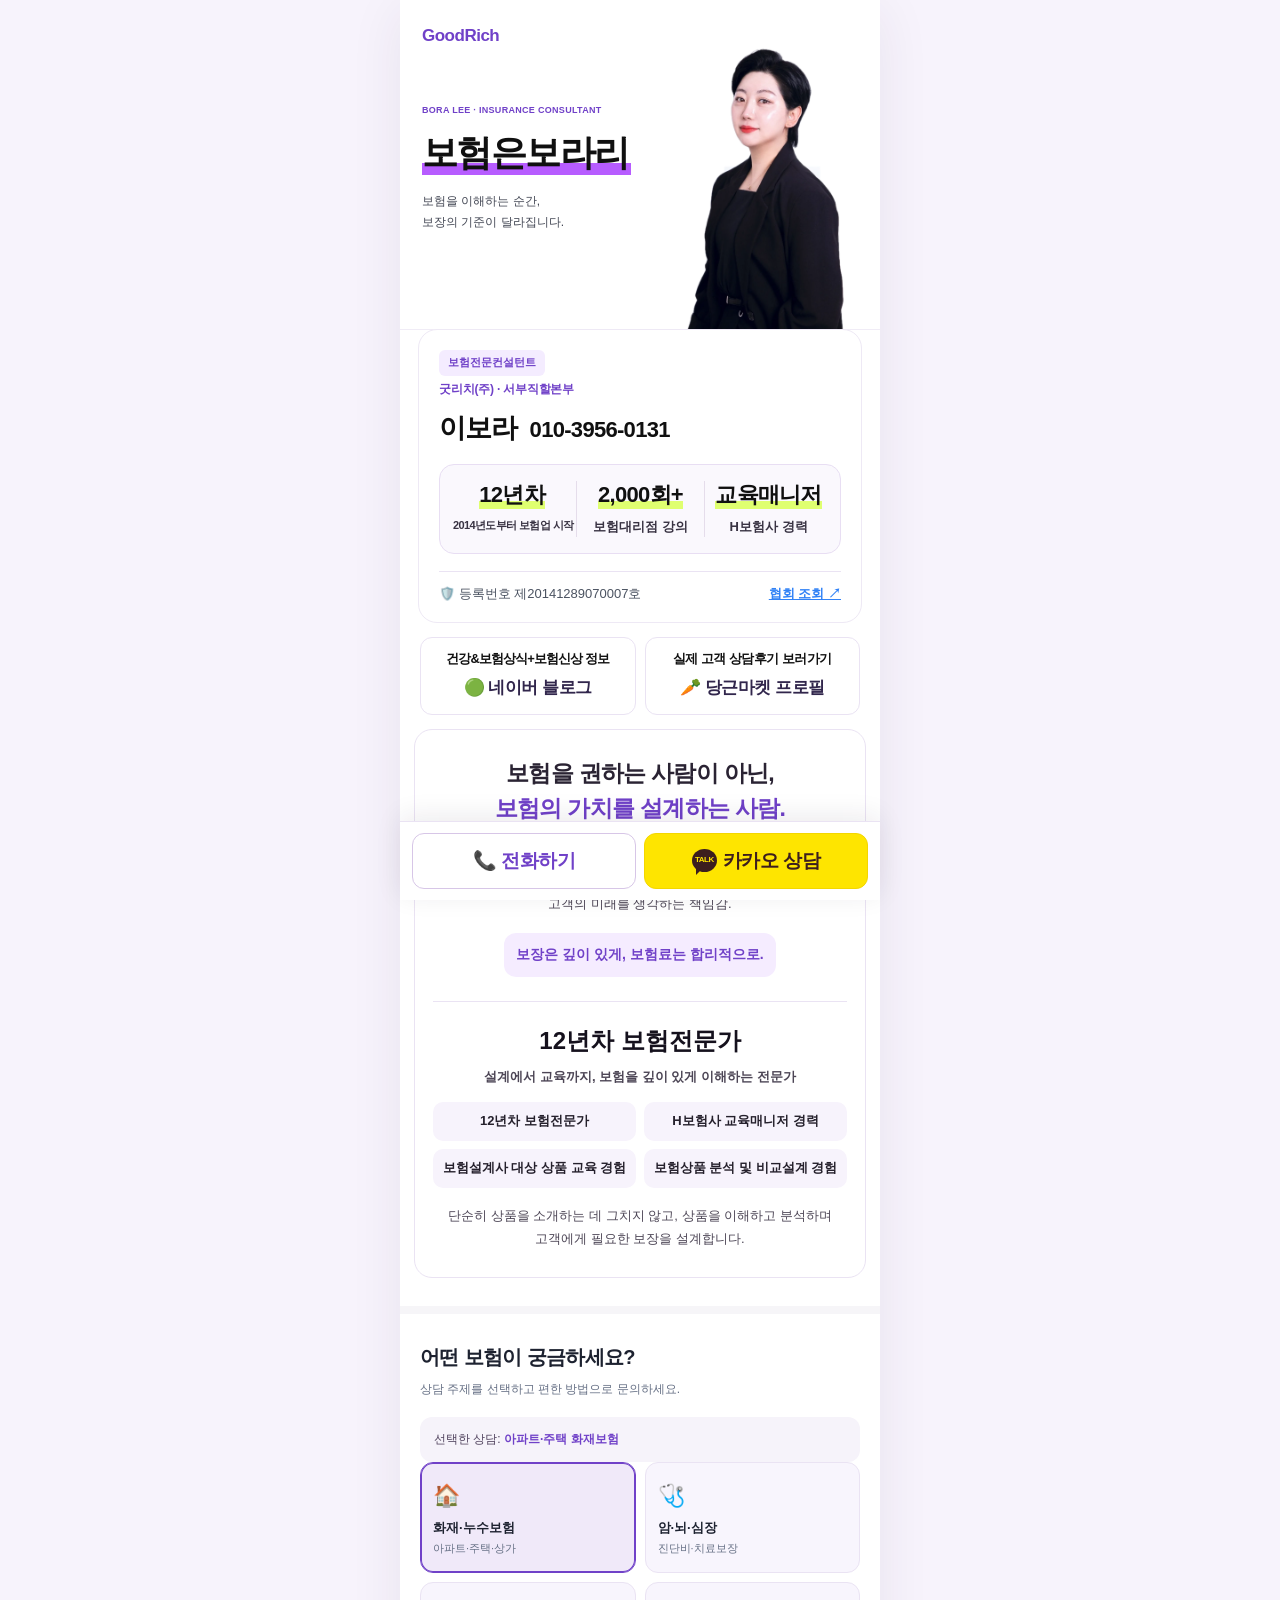
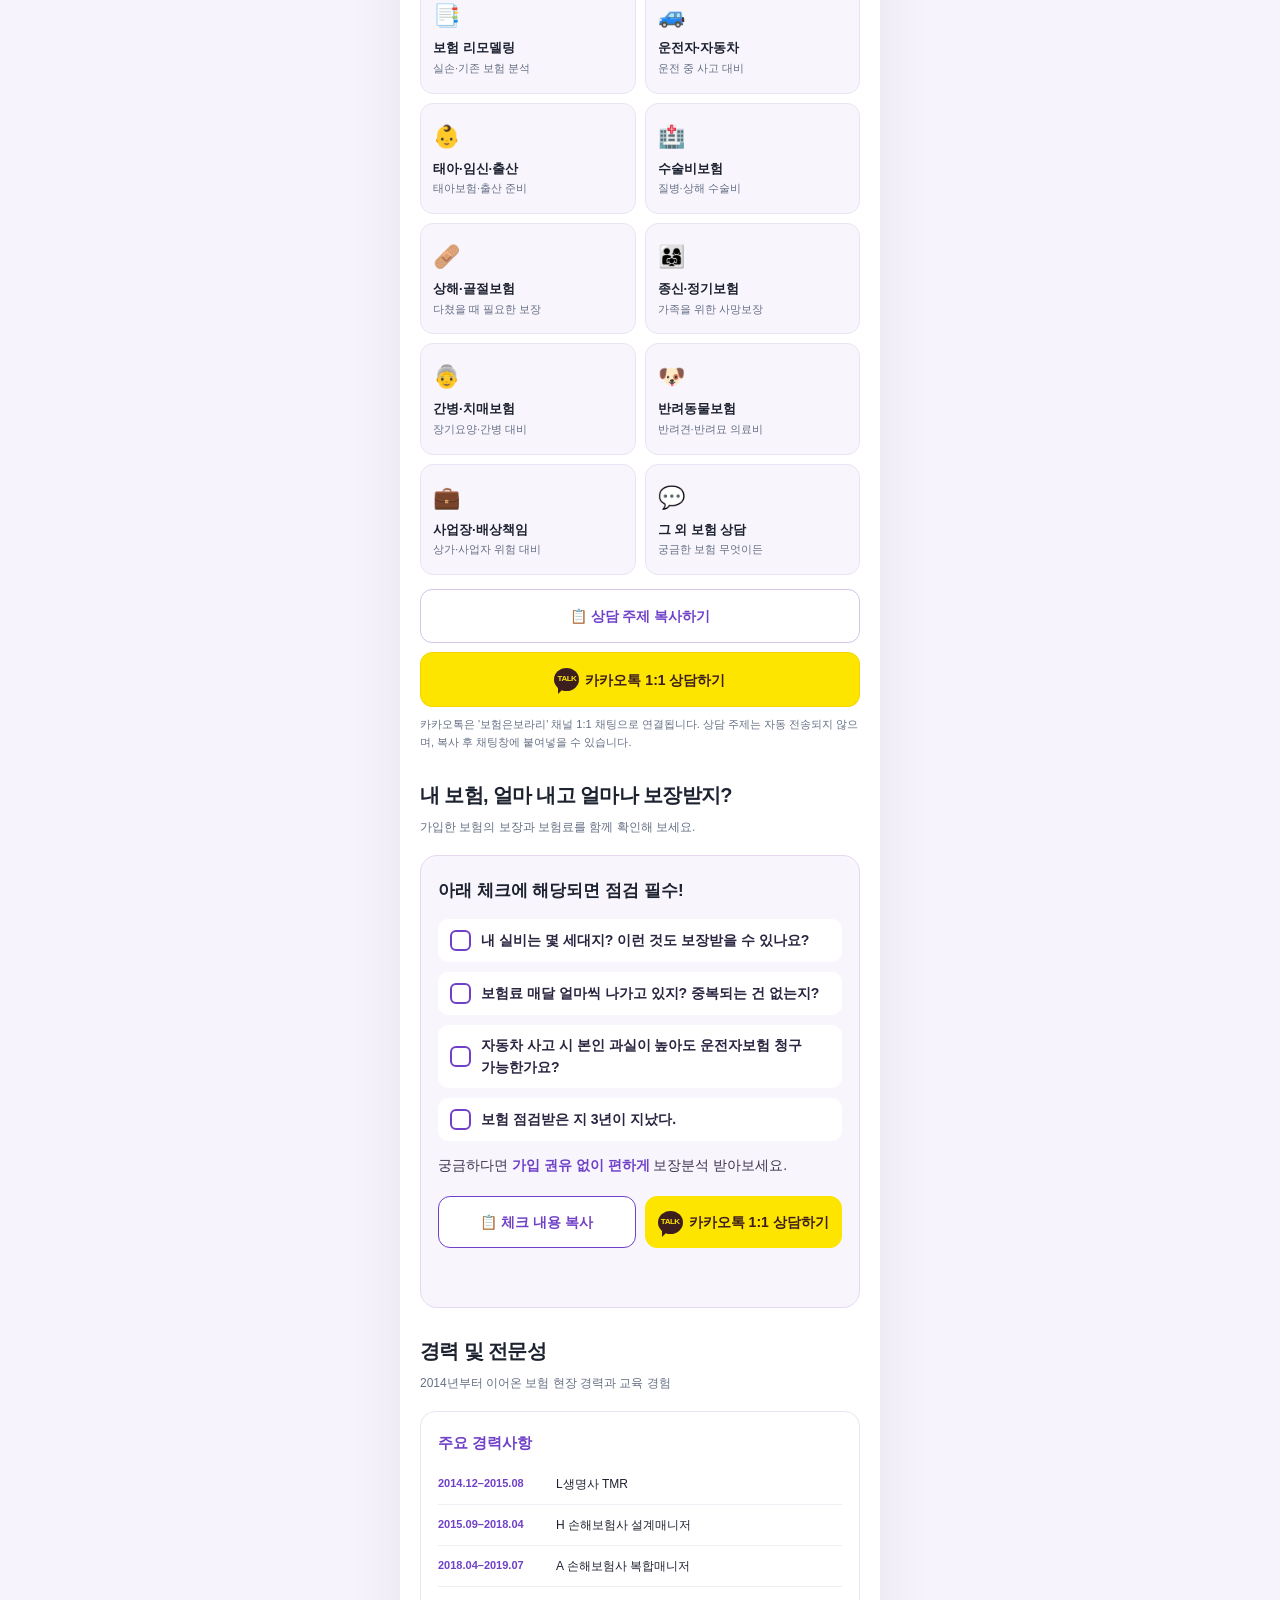
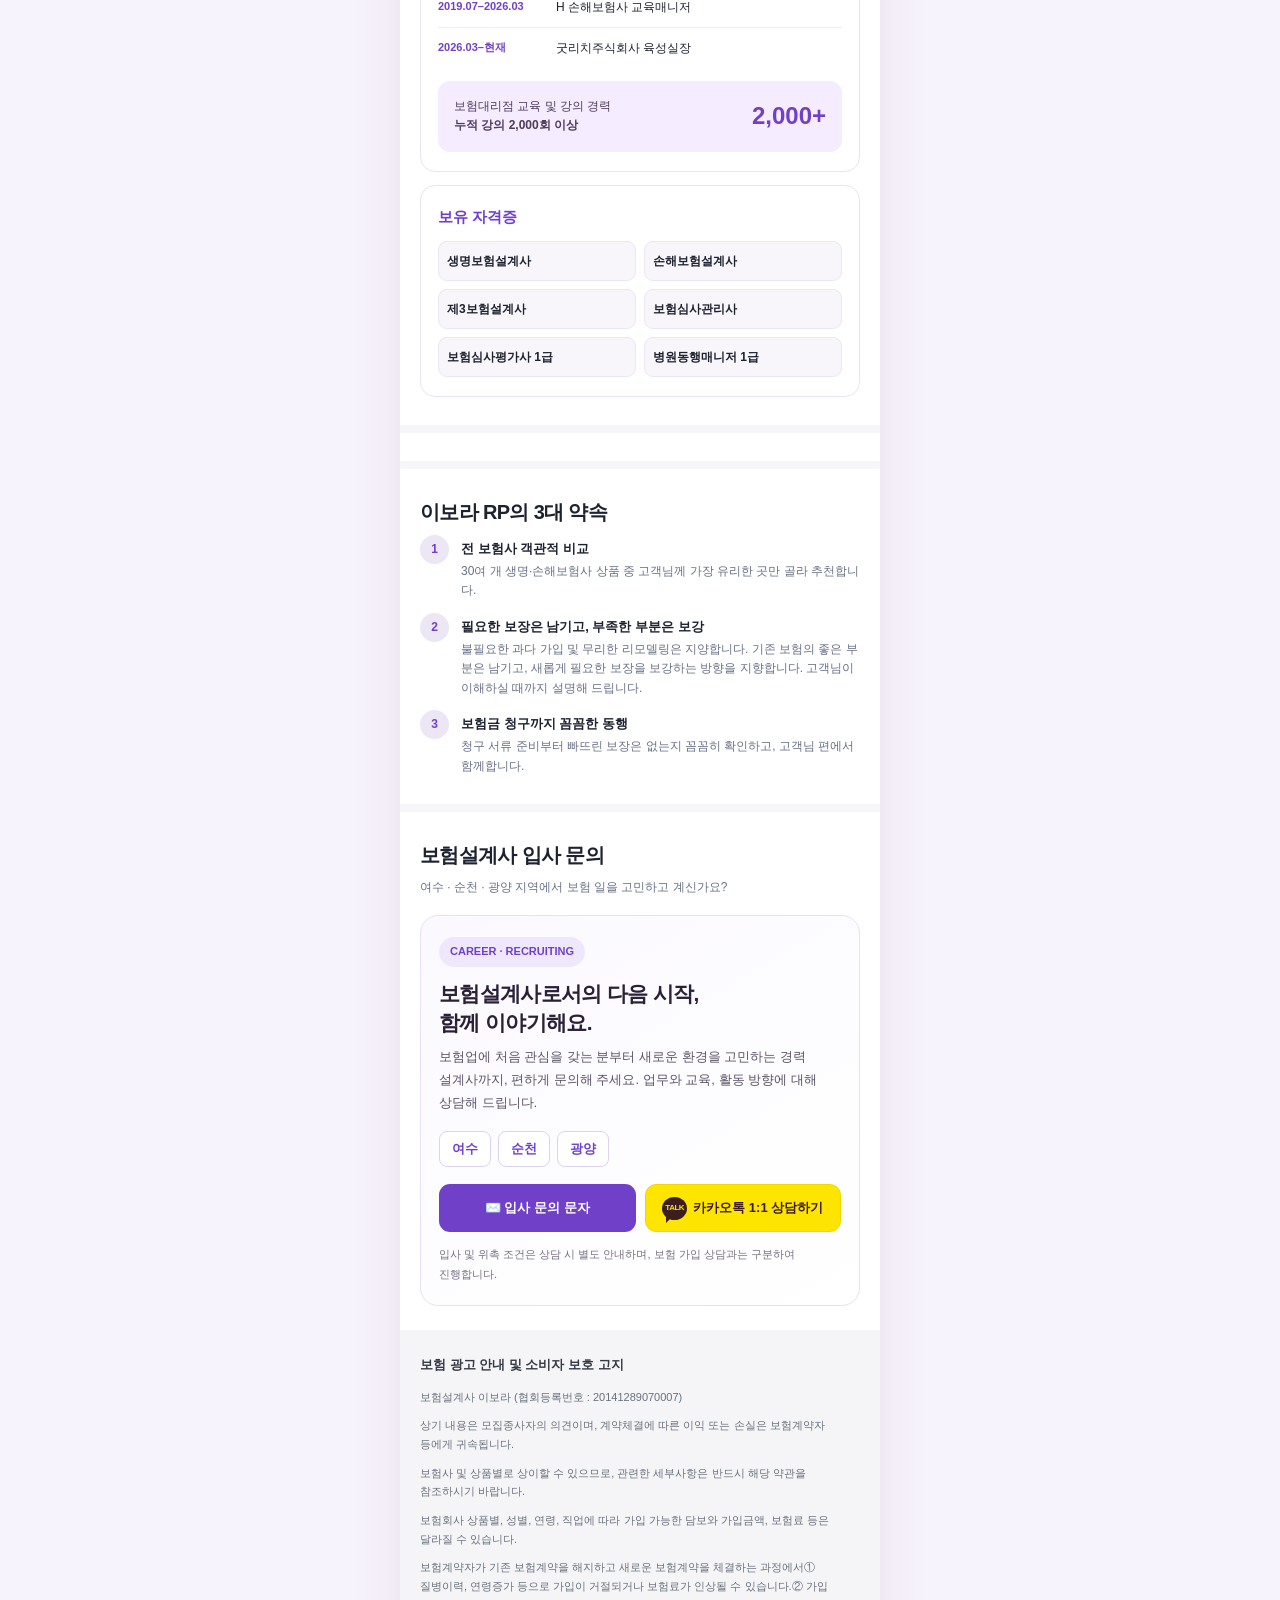
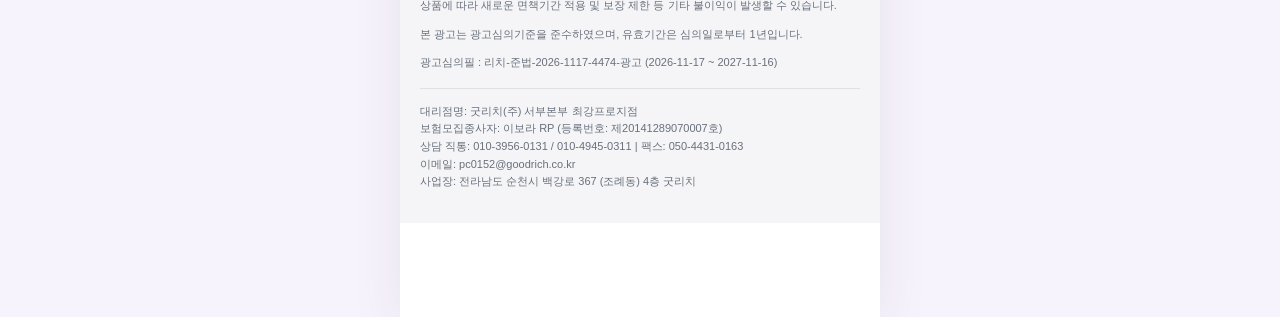
==== commit 5f3bea70: "카카오상담 링크를 '보험은보라리' 카카오톡 채널 1:1 채팅으로 교체 (오픈채팅 4곳)" ====
--- a/index.html
+++ b/index.html
@@ -2,6 +2,8 @@
 
 <html lang="ko"><head><meta charset="utf-8"/><meta content="width=device-width,initial-scale=1" name="viewport"/><meta content="#7041C8" name="theme-color"/><title>여수·순천·광양 보험전문가 이보라 | 굿리치 보험 컨설팅</title>
 <meta name="description" content="여수·순천·광양 보험전문가 이보라 RP(굿리치 서부본부 최강프로지점, 등록번호 제20141289070007호). 12년 경력, 보장분석·실손·암·운전자·화재보험 1:1 상담."/>
+<meta name="google-site-verification" content="bnwYG_JXcjpexG-ibHN7vNYxaIYFS2g9EgsDKVN2RVU" />
+<meta name="naver-site-verification" content="0d261a7c6781c173e164abe48840419312546b64" />
 <meta name="keywords" content="여수 보험설계사, 순천 보험설계사, 광양 보험설계사, 여수 순천 광양 보험전문가, 굿리치 이보라, 보장분석"/>
 <meta property="og:type" content="website"/>
 <meta property="og:title" content="여수·순천·광양 보험전문가 이보라 | 굿리치 보험 컨설팅"/>
@@ -257,11 +259,11 @@
 </style></head><body><main class="shell"><header class="top"><div class="brand"><strong>GoodRich</strong></div><div class="hero"><div class="eyebrow">BORA LEE · INSURANCE CONSULTANT</div><h1>보험은보라리</h1><p>보험을 이해하는 순간,<br/>보장의 기준이 달라집니다.</p></div><div class="portrait-wrap"><img alt="이보라 RP 프로필 사진" class="portrait" src="[data-uri]"/></div></header><section aria-label="설계사 정보" class="profile"><div class="profile-topline"><div class="profile-identity"><span class="tag">보험전문컨설턴트</span><div class="profile-org">굿리치(주) · 서부직할본부</div></div></div><div class="profile-name-contact"><h2>이보라</h2><a class="profile-phone" href="tel:01039560131">010-3956-0131</a></div><div class="proof-strip"><div><strong class="marker-line">12년차</strong><small>2014년도부터 보험업 시작</small></div><div><strong class="marker-line">2,000회+</strong><small>보험대리점 강의</small></div><div><strong class="marker-line">교육매니저</strong><small>H보험사 경력</small></div></div><div class="reg"><span>🛡️ 등록번호 제20141289070007호</span><a href="https://www.e-cleanins.or.kr" rel="noopener noreferrer" target="_blank">협회 조회 ↗</a></div></section>
 <section class="content quick-channels"><div class="channels"><a class="channel" href="https://blog.naver.com/boralee_insu_/224428427399" rel="noopener noreferrer" target="_blank"><span class="channel-desc">건강&amp;보험상식+보험신상 정보</span><strong class="channel-title">🟢 네이버 블로그</strong></a><a class="channel" href="https://www.daangn.com/kr/local-profile/3a3pqp6upvsa/?referrer=share" rel="noopener noreferrer" target="_blank"><span class="channel-desc">실제 고객 상담후기 보러가기</span><strong class="channel-title">🥕 당근마켓 프로필</strong></a></div></section><section aria-label="보험은보라리 상담 철학 및 12년 경력" class="brand-message"><h2 class="lead">보험을 권하는 사람이 아닌,<br/><em>보험의 가치를 설계하는 사람.</em></h2><p>12년의 경험으로 쌓아온 전문성,<br/>원칙을 지키는 설계,<br/>고객의 미래를 생각하는 책임감.</p><p class="closing">보장은 깊이 있게, 보험료는 합리적으로.</p><section aria-label="보험 설계 및 교육 경력" class="content experience-highlight"><h2>12년차 보험전문가</h2><p class="experience-tag">설계에서 교육까지, 보험을 깊이 있게 이해하는 전문가</p><div class="experience-points"><span>12년차 보험전문가</span><span>H보험사 교육매니저 경력</span><span>보험설계사 대상 상품 교육 경험</span><span>보험상품 분석 및 비교설계 경험</span></div><p class="experience-foot">단순히 상품을 소개하는 데 그치지 않고, 상품을 이해하고 분석하며 고객에게 필요한 보장을 설계합니다.</p></section></section>
 
-<div class="divider"></div><section class="content" id="consult"><h2 class="section-title">어떤 보험이 궁금하세요?</h2><p class="section-sub">상담 주제를 선택하고 편한 방법으로 문의하세요.</p><div aria-live="polite" class="selected" role="status">선택한 상담: <b id="topic">화재·누수보험</b></div><div aria-label="상담 분야" class="consult-grid" role="group"><button aria-pressed="true" class="consult" data-topic="화재·누수보험" type="button"><span class="ico">🏠</span><strong>화재·누수보험</strong><small>아파트·주택·상가</small></button><button aria-pressed="false" class="consult" data-topic="암·뇌·심장 질병보험" type="button"><span class="ico">🩺</span><strong>암·뇌·심장</strong><small>진단비·치료보장</small></button><button aria-pressed="false" class="consult" data-topic="보험 리모델링 및 보장분석" type="button"><span class="ico">📑</span><strong>보험 리모델링</strong><small>실손·기존 보험 분석</small></button><button aria-pressed="false" class="consult" data-topic="운전자·자동차보험" type="button"><span class="ico">🚙</span><strong>운전자·자동차</strong><small>운전 중 사고 대비</small></button><button aria-pressed="false" class="consult" data-topic="태아·임신·출산보험" type="button"><span class="ico">👶</span><strong>태아·임신·출산</strong><small>태아보험·출산 준비</small></button><button aria-pressed="false" class="consult" data-topic="수술비보험" type="button"><span class="ico">🏥</span><strong>수술비보험</strong><small>질병·상해 수술비</small></button><button aria-pressed="false" class="consult" data-topic="상해·골절보험" type="button"><span class="ico">🩹</span><strong>상해·골절보험</strong><small>다쳤을 때 필요한 보장</small></button><button aria-pressed="false" class="consult" data-topic="종신·정기보험" type="button"><span class="ico">👨‍👩‍👧</span><strong>종신·정기보험</strong><small>가족을 위한 사망보장</small></button><button aria-pressed="false" class="consult" data-topic="간병·치매·장기요양보험" type="button"><span class="ico">👵</span><strong>간병·치매보험</strong><small>장기요양·간병 대비</small></button><button aria-pressed="false" class="consult" data-topic="반려동물보험" type="button"><span class="ico">🐶</span><strong>반려동물보험</strong><small>반려견·반려묘 의료비</small></button><button aria-pressed="false" class="consult" data-topic="사업장·배상책임보험" type="button"><span class="ico">💼</span><strong>사업장·배상책임</strong><small>상가·사업자 위험 대비</small></button><button aria-pressed="false" class="consult" data-topic="기타 보험 상담" type="button"><span class="ico">💬</span><strong>그 외 보험 상담</strong><small>궁금한 보험 무엇이든</small></button></div><div class="actions"><button class="btn outline" id="copy" type="button">📋 상담 주제 복사하기</button><a class="btn primary kakao-yellow" href="https://open.kakao.com/o/sDKUjnLi" rel="noopener noreferrer" target="_blank"><span aria-hidden="true" class="kakao-talk-icon">TALK</span> 카카오톡 1:1 상담하기</a></div><p class="note">카카오톡은 기존 오픈채팅으로 연결됩니다. 상담 주제는 자동 전송되지 않으며, 복사 후 채팅창에 붙여넣을 수 있습니다.</p></section><section class="content"><h2 class="section-title">내 보험, 얼마 내고 얼마나 보장받지?</h2><p class="section-sub">가입한 보험의 보장과 보험료를 함께 확인해 보세요.</p><div class="form-panel"><h3>아래 체크에 해당되면 점검 필수!</h3><p><ul class="check-questions"><li><label class="insurance-check-label"><input aria-label="내 실비는 몇 세대지? 이런 것도 보장받을 수 있나요?" class="insurance-check" type="checkbox" value="내 실비는 몇 세대지? 이런 것도 보장받을 수 있나요?"/><span>내 실비는 몇 세대지? 이런 것도 보장받을 수 있나요?</span></label></li><li><label class="insurance-check-label"><input aria-label="보험료 매달 얼마씩 나가고 있지? 중복되는 건 없는지?" class="insurance-check" type="checkbox" value="보험료 매달 얼마씩 나가고 있지? 중복되는 건 없는지?"/><span>보험료 매달 얼마씩 나가고 있지? 중복되는 건 없는지?</span></label></li><li><label class="insurance-check-label"><input aria-label="자동차 사고 시 본인 과실이 높아도 운전자보험 청구 가능한가요?" class="insurance-check" type="checkbox" value="자동차 사고 시 본인 과실이 높아도 운전자보험 청구 가능한가요?"/><span>자동차 사고 시 본인 과실이 높아도 운전자보험 청구 가능한가요?</span></label></li><li><label class="insurance-check-label"><input aria-label="보험 점검받은 지 3년이 지났다." class="insurance-check" type="checkbox" value="보험 점검받은 지 3년이 지났다."/><span>보험 점검받은 지 3년이 지났다.</span></label></li></ul><p class="check-invite">궁금하다면 <strong>가입 권유 없이 편하게</strong> 보장분석 받아보세요.</p><div class="insurance-check-actions"><button class="btn outline insurance-copy-btn" id="insurance-check-copy" type="button">📋 체크 내용 복사</button><a class="btn blue kakao-yellow" href="https://open.kakao.com/o/sDKUjnLi" rel="noopener noreferrer" target="_blank"><span aria-hidden="true" class="kakao-talk-icon">TALK</span> 카카오톡 1:1 상담하기</a></div><p aria-live="polite" class="insurance-copy-status" id="insurance-copy-status" role="status"></p></p></div></section><section class="content" id="experience"><h2 class="section-title">경력 및 전문성</h2><p class="section-sub">2014년부터 이어온 보험 현장 경력과 교육 경험</p><div class="career-card"><h3 style="font-size:15px;margin:0 0 9px;color:#7041C8">주요 경력사항</h3><ol class="career-list"><li><span class="career-date">2014.12–2015.08</span><span>L생명사 TMR</span></li><li><span class="career-date">2015.09–2018.04</span><span>H 손해보험사 설계매니저</span></li><li><span class="career-date">2018.04–2019.07</span><span>A 손해보험사 복합매니저</span></li><li><span class="career-date">2019.07–2026.03</span><span>H 손해보험사 교육매니저</span></li><li><span class="career-date">2026.03–현재</span><span>굿리치주식회사 육성실장</span></li></ol><div class="lecture-stat"><span>보험대리점 교육 및 강의 경력<br/><b>누적 강의 2,000회 이상</b></span><strong>2,000+</strong></div></div><div class="career-card"><h3 style="font-size:15px;margin:0 0 12px;color:#7041C8">보유 자격증</h3><div class="credential-grid"><div class="credential">생명보험설계사</div><div class="credential">손해보험설계사</div><div class="credential">제3보험설계사</div><div class="credential">보험심사관리사</div><div class="credential">보험심사평가사 1급</div><div class="credential">병원동행매니저 1급</div></div></div></section>
+<div class="divider"></div><section class="content" id="consult"><h2 class="section-title">어떤 보험이 궁금하세요?</h2><p class="section-sub">상담 주제를 선택하고 편한 방법으로 문의하세요.</p><div aria-live="polite" class="selected" role="status">선택한 상담: <b id="topic">화재·누수보험</b></div><div aria-label="상담 분야" class="consult-grid" role="group"><button aria-pressed="true" class="consult" data-topic="화재·누수보험" type="button"><span class="ico">🏠</span><strong>화재·누수보험</strong><small>아파트·주택·상가</small></button><button aria-pressed="false" class="consult" data-topic="암·뇌·심장 질병보험" type="button"><span class="ico">🩺</span><strong>암·뇌·심장</strong><small>진단비·치료보장</small></button><button aria-pressed="false" class="consult" data-topic="보험 리모델링 및 보장분석" type="button"><span class="ico">📑</span><strong>보험 리모델링</strong><small>실손·기존 보험 분석</small></button><button aria-pressed="false" class="consult" data-topic="운전자·자동차보험" type="button"><span class="ico">🚙</span><strong>운전자·자동차</strong><small>운전 중 사고 대비</small></button><button aria-pressed="false" class="consult" data-topic="태아·임신·출산보험" type="button"><span class="ico">👶</span><strong>태아·임신·출산</strong><small>태아보험·출산 준비</small></button><button aria-pressed="false" class="consult" data-topic="수술비보험" type="button"><span class="ico">🏥</span><strong>수술비보험</strong><small>질병·상해 수술비</small></button><button aria-pressed="false" class="consult" data-topic="상해·골절보험" type="button"><span class="ico">🩹</span><strong>상해·골절보험</strong><small>다쳤을 때 필요한 보장</small></button><button aria-pressed="false" class="consult" data-topic="종신·정기보험" type="button"><span class="ico">👨‍👩‍👧</span><strong>종신·정기보험</strong><small>가족을 위한 사망보장</small></button><button aria-pressed="false" class="consult" data-topic="간병·치매·장기요양보험" type="button"><span class="ico">👵</span><strong>간병·치매보험</strong><small>장기요양·간병 대비</small></button><button aria-pressed="false" class="consult" data-topic="반려동물보험" type="button"><span class="ico">🐶</span><strong>반려동물보험</strong><small>반려견·반려묘 의료비</small></button><button aria-pressed="false" class="consult" data-topic="사업장·배상책임보험" type="button"><span class="ico">💼</span><strong>사업장·배상책임</strong><small>상가·사업자 위험 대비</small></button><button aria-pressed="false" class="consult" data-topic="기타 보험 상담" type="button"><span class="ico">💬</span><strong>그 외 보험 상담</strong><small>궁금한 보험 무엇이든</small></button></div><div class="actions"><button class="btn outline" id="copy" type="button">📋 상담 주제 복사하기</button><a class="btn primary kakao-yellow" href="https://pf.kakao.com/_RDtvX/chat" rel="noopener noreferrer" target="_blank"><span aria-hidden="true" class="kakao-talk-icon">TALK</span> 카카오톡 1:1 상담하기</a></div><p class="note">카카오톡은 '보험은보라리' 채널 1:1 채팅으로 연결됩니다. 상담 주제는 자동 전송되지 않으며, 복사 후 채팅창에 붙여넣을 수 있습니다.</p></section><section class="content"><h2 class="section-title">내 보험, 얼마 내고 얼마나 보장받지?</h2><p class="section-sub">가입한 보험의 보장과 보험료를 함께 확인해 보세요.</p><div class="form-panel"><h3>아래 체크에 해당되면 점검 필수!</h3><p><ul class="check-questions"><li><label class="insurance-check-label"><input aria-label="내 실비는 몇 세대지? 이런 것도 보장받을 수 있나요?" class="insurance-check" type="checkbox" value="내 실비는 몇 세대지? 이런 것도 보장받을 수 있나요?"/><span>내 실비는 몇 세대지? 이런 것도 보장받을 수 있나요?</span></label></li><li><label class="insurance-check-label"><input aria-label="보험료 매달 얼마씩 나가고 있지? 중복되는 건 없는지?" class="insurance-check" type="checkbox" value="보험료 매달 얼마씩 나가고 있지? 중복되는 건 없는지?"/><span>보험료 매달 얼마씩 나가고 있지? 중복되는 건 없는지?</span></label></li><li><label class="insurance-check-label"><input aria-label="자동차 사고 시 본인 과실이 높아도 운전자보험 청구 가능한가요?" class="insurance-check" type="checkbox" value="자동차 사고 시 본인 과실이 높아도 운전자보험 청구 가능한가요?"/><span>자동차 사고 시 본인 과실이 높아도 운전자보험 청구 가능한가요?</span></label></li><li><label class="insurance-check-label"><input aria-label="보험 점검받은 지 3년이 지났다." class="insurance-check" type="checkbox" value="보험 점검받은 지 3년이 지났다."/><span>보험 점검받은 지 3년이 지났다.</span></label></li></ul><p class="check-invite">궁금하다면 <strong>가입 권유 없이 편하게</strong> 보장분석 받아보세요.</p><div class="insurance-check-actions"><button class="btn outline insurance-copy-btn" id="insurance-check-copy" type="button">📋 체크 내용 복사</button><a class="btn blue kakao-yellow" href="https://pf.kakao.com/_RDtvX/chat" rel="noopener noreferrer" target="_blank"><span aria-hidden="true" class="kakao-talk-icon">TALK</span> 카카오톡 1:1 상담하기</a></div><p aria-live="polite" class="insurance-copy-status" id="insurance-copy-status" role="status"></p></p></div></section><section class="content" id="experience"><h2 class="section-title">경력 및 전문성</h2><p class="section-sub">2014년부터 이어온 보험 현장 경력과 교육 경험</p><div class="career-card"><h3 style="font-size:15px;margin:0 0 9px;color:#7041C8">주요 경력사항</h3><ol class="career-list"><li><span class="career-date">2014.12–2015.08</span><span>L생명사 TMR</span></li><li><span class="career-date">2015.09–2018.04</span><span>H 손해보험사 설계매니저</span></li><li><span class="career-date">2018.04–2019.07</span><span>A 손해보험사 복합매니저</span></li><li><span class="career-date">2019.07–2026.03</span><span>H 손해보험사 교육매니저</span></li><li><span class="career-date">2026.03–현재</span><span>굿리치주식회사 육성실장</span></li></ol><div class="lecture-stat"><span>보험대리점 교육 및 강의 경력<br/><b>누적 강의 2,000회 이상</b></span><strong>2,000+</strong></div></div><div class="career-card"><h3 style="font-size:15px;margin:0 0 12px;color:#7041C8">보유 자격증</h3><div class="credential-grid"><div class="credential">생명보험설계사</div><div class="credential">손해보험설계사</div><div class="credential">제3보험설계사</div><div class="credential">보험심사관리사</div><div class="credential">보험심사평가사 1급</div><div class="credential">병원동행매니저 1급</div></div></div></section>
 <div class="divider"></div>
 <div class="divider"></div><section class="content"><h2 class="section-title">이보라 RP의 3대 약속</h2><div class="steps"><div class="step"><span class="number">1</span><div><strong>전 보험사 객관적 비교</strong><p>30여 개 생명·손해보험사 상품 중 고객님께 가장 유리한 곳만 골라 추천합니다.</p></div></div><div class="step"><span class="number">2</span><div><strong>필요한 보장은 남기고, 부족한 부분은 보강</strong><p>불필요한 과다 가입 및 무리한 리모델링은 지양합니다. 기존 보험의 좋은 부분은 남기고, 새롭게 필요한 보장을 보강하는 방향을 지향합니다. 고객님이 이해하실 때까지 설명해 드립니다.</p></div></div><div class="step"><span class="number">3</span><div><strong>보험금 청구까지 꼼꼼한 동행</strong><p>청구 서류 준비부터 빠뜨린 보장은 없는지 꼼꼼히 확인하고, 고객님 편에서 함께합니다.</p></div></div></div></section>
 <div class="divider"></div>
-<section class="content" id="recruit"><h2 class="section-title">보험설계사 입사 문의</h2><p class="section-sub">여수 · 순천 · 광양 지역에서 보험 일을 고민하고 계신가요?</p><div class="recruit-panel"><span class="recruit-label">CAREER · RECRUITING</span><h3>보험설계사로서의 다음 시작,<br/>함께 이야기해요.</h3><p>보험업에 처음 관심을 갖는 분부터 새로운 환경을 고민하는 경력 설계사까지, 편하게 문의해 주세요. 업무와 교육, 활동 방향에 대해 상담해 드립니다.</p><div class="recruit-areas"><span>여수</span><span>순천</span><span>광양</span></div><div class="recruit-actions"><a class="primary-link" href="sms:01039560131?body=%EC%95%88%EB%85%95%ED%95%98%EC%84%B8%EC%9A%94.%20%EC%97%AC%EC%88%98%C2%B7%EC%88%9C%EC%B2%9C%C2%B7%EA%B4%91%EC%96%91%20%EB%B3%B4%ED%97%98%EC%84%A4%EA%B3%84%EC%82%AC%20%EC%9E%85%EC%82%AC%20%EB%AC%B8%EC%9D%98%EB%93%9C%EB%A6%BD%EB%8B%88%EB%8B%A4.%0A%EC%A7%80%EC%97%AD%3A%20%0A%EA%B2%BD%EB%A0%A5%20%EC%97%AC%EB%B6%80%3A%20%0A%EC%9D%B4%EB%A6%84%3A%20">✉️ 입사 문의 문자</a><a class="secondary-link kakao-yellow" href="https://open.kakao.com/o/sDKUjnLi" rel="noopener noreferrer" target="_blank"><span aria-hidden="true" class="kakao-talk-icon">TALK</span> 카카오톡 1:1 상담하기</a></div><p class="recruit-note">입사 및 위촉 조건은 상담 시 별도 안내하며, 보험 가입 상담과는 구분하여 진행합니다.</p></div></section><footer class="legal"><h3>보험 광고 안내 및 소비자 보호 고지</h3><p>보험설계사 이보라 (협회등록번호 : 20141289070007)</p><p>상기 내용은 모집종사자의 의견이며, 계약체결에 따른 이익 또는 손실은 보험계약자 등에게 귀속됩니다.</p><p>보험사 및 상품별로 상이할 수 있으므로, 관련한 세부사항은 반드시 해당 약관을 참조하시기 바랍니다.</p><p>보험회사 상품별, 성별, 연령, 직업에 따라 가입 가능한 담보와 가입금액, 보험료 등은 달라질 수 있습니다.</p><p>보험계약자가 기존 보험계약을 해지하고 새로운 보험계약을 체결하는 과정에서① 질병이력, 연령증가 등으로 가입이 거절되거나 보험료가 인상될 수 있습니다.② 가입 상품에 따라 새로운 면책기간 적용 및 보장 제한 등 기타 불이익이 발생할 수 있습니다.</p><p>본 광고는 광고심의기준을 준수하였으며, 유효기간은 심의일로부터 1년입니다.</p><p>광고심의필 : 리치-준법-2026-1117-4474-광고 (2026-11-17 ~ 2027-11-16)</p><div class="details">대리점명: 굿리치(주) 서부본부 최강프로지점<br/>보험모집종사자: 이보라 RP (등록번호: 제20141289070007호)<br/>상담 직통: 010-3956-0131 / 010-4945-0311 | 팩스: 050-4431-0163<br/>이메일: pc0152@goodrich.co.kr<br/>사업장: 전라남도 순천시 백강로 367 (조례동) 4층 굿리치</div></footer></main><nav aria-label="빠른 상담" class="sticky"><a class="btn outline" href="tel:01039560131">📞 전화하기</a><a class="btn primary kakao-yellow" href="https://open.kakao.com/o/sDKUjnLi" rel="noopener noreferrer" target="_blank"><span aria-hidden="true" class="kakao-talk-icon">TALK</span> 카카오 상담</a></nav><script>
+<section class="content" id="recruit"><h2 class="section-title">보험설계사 입사 문의</h2><p class="section-sub">여수 · 순천 · 광양 지역에서 보험 일을 고민하고 계신가요?</p><div class="recruit-panel"><span class="recruit-label">CAREER · RECRUITING</span><h3>보험설계사로서의 다음 시작,<br/>함께 이야기해요.</h3><p>보험업에 처음 관심을 갖는 분부터 새로운 환경을 고민하는 경력 설계사까지, 편하게 문의해 주세요. 업무와 교육, 활동 방향에 대해 상담해 드립니다.</p><div class="recruit-areas"><span>여수</span><span>순천</span><span>광양</span></div><div class="recruit-actions"><a class="primary-link" href="sms:01039560131?body=%EC%95%88%EB%85%95%ED%95%98%EC%84%B8%EC%9A%94.%20%EC%97%AC%EC%88%98%C2%B7%EC%88%9C%EC%B2%9C%C2%B7%EA%B4%91%EC%96%91%20%EB%B3%B4%ED%97%98%EC%84%A4%EA%B3%84%EC%82%AC%20%EC%9E%85%EC%82%AC%20%EB%AC%B8%EC%9D%98%EB%93%9C%EB%A6%BD%EB%8B%88%EB%8B%A4.%0A%EC%A7%80%EC%97%AD%3A%20%0A%EA%B2%BD%EB%A0%A5%20%EC%97%AC%EB%B6%80%3A%20%0A%EC%9D%B4%EB%A6%84%3A%20">✉️ 입사 문의 문자</a><a class="secondary-link kakao-yellow" href="https://pf.kakao.com/_RDtvX/chat" rel="noopener noreferrer" target="_blank"><span aria-hidden="true" class="kakao-talk-icon">TALK</span> 카카오톡 1:1 상담하기</a></div><p class="recruit-note">입사 및 위촉 조건은 상담 시 별도 안내하며, 보험 가입 상담과는 구분하여 진행합니다.</p></div></section><footer class="legal"><h3>보험 광고 안내 및 소비자 보호 고지</h3><p>보험설계사 이보라 (협회등록번호 : 20141289070007)</p><p>상기 내용은 모집종사자의 의견이며, 계약체결에 따른 이익 또는 손실은 보험계약자 등에게 귀속됩니다.</p><p>보험사 및 상품별로 상이할 수 있으므로, 관련한 세부사항은 반드시 해당 약관을 참조하시기 바랍니다.</p><p>보험회사 상품별, 성별, 연령, 직업에 따라 가입 가능한 담보와 가입금액, 보험료 등은 달라질 수 있습니다.</p><p>보험계약자가 기존 보험계약을 해지하고 새로운 보험계약을 체결하는 과정에서① 질병이력, 연령증가 등으로 가입이 거절되거나 보험료가 인상될 수 있습니다.② 가입 상품에 따라 새로운 면책기간 적용 및 보장 제한 등 기타 불이익이 발생할 수 있습니다.</p><p>본 광고는 광고심의기준을 준수하였으며, 유효기간은 심의일로부터 1년입니다.</p><p>광고심의필 : 리치-준법-2026-1117-4474-광고 (2026-11-17 ~ 2027-11-16)</p><div class="details">대리점명: 굿리치(주) 서부본부 최강프로지점<br/>보험모집종사자: 이보라 RP (등록번호: 제20141289070007호)<br/>상담 직통: 010-3956-0131 / 010-4945-0311 | 팩스: 050-4431-0163<br/>이메일: pc0152@goodrich.co.kr<br/>사업장: 전라남도 순천시 백강로 367 (조례동) 4층 굿리치</div></footer></main><nav aria-label="빠른 상담" class="sticky"><a class="btn outline" href="tel:01039560131">📞 전화하기</a><a class="btn primary kakao-yellow" href="https://pf.kakao.com/_RDtvX/chat" rel="noopener noreferrer" target="_blank"><span aria-hidden="true" class="kakao-talk-icon">TALK</span> 카카오 상담</a></nav><script>
 (()=>{const topics=document.querySelectorAll('[data-topic]');const label=document.querySelector('#topic');const sms=document.querySelector('#sms');const copy=document.querySelector('#copy');let selected='아파트·주택 화재보험';function update(){label.textContent=selected;sms.href='sms:01039560131?body='+encodeURIComponent('안녕하세요, 이보라 RP님. '+selected+' 상담 문의드립니다.')}topics.forEach(b=>b.addEventListener('click',()=>{selected=b.dataset.topic;topics.forEach(x=>x.setAttribute('aria-pressed',String(x===b)));update()}));copy.addEventListener('click',async()=>{const value='안녕하세요, 이보라 RP님. '+selected+' 상담 문의드립니다.';try{await navigator.clipboard.writeText(value);copy.textContent='✓ 상담 문구 복사 완료';setTimeout(()=>copy.textContent='📋 상담 주제 복사하기',2200)}catch(e){window.prompt('아래 내용을 복사해 주세요',value)}});update()})();
 </script><script>
 (()=>{const btn=document.getElementById('insurance-check-copy');const status=document.getElementById('insurance-copy-status');if(!btn)return;btn.addEventListener('click',async()=>{const chosen=Array.from(document.querySelectorAll('.insurance-check:checked')).map(el=>el.value);if(!chosen.length){status.textContent='복사할 항목을 먼저 체크해 주세요.';return;}const message='보험 점검 상담 요청\n'+chosen.map((x,i)=>(i+1)+'. '+x).join('\n');try{if(navigator.clipboard&&window.isSecureContext){await navigator.clipboard.writeText(message);}else{const ta=document.createElement('textarea');ta.value=message;ta.style.position='fixed';ta.style.left='-9999px';document.body.appendChild(ta);ta.select();const ok=document.execCommand('copy');ta.remove();if(!ok)throw Error('copy unavailable');}status.textContent=chosen.length+'개 항목을 복사했어요. 카카오톡 상담창에 붙여넣어 주세요.';}catch(e){status.textContent='복사할 수 없는 환경이에요. 보안 연결(https)에서 다시 시도해 주세요.';}});})();
